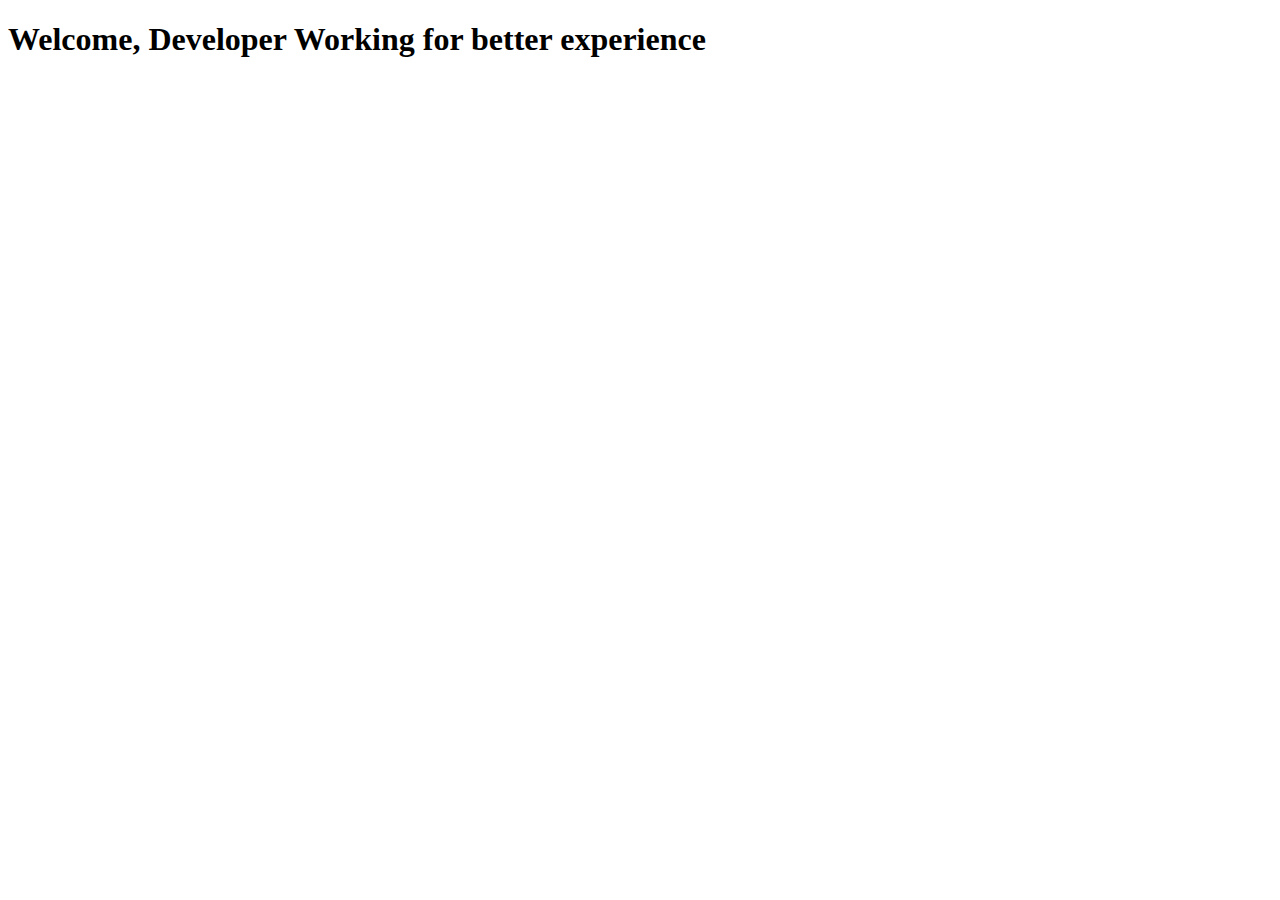
==== index.html @ 14b08bf4 "index" ====
<!DOCTYPE html>
<html lang="en">
<head>
    <meta charset="UTF-8">
    <meta http-equiv="X-UA-Compatible" content="IE=edge">
    <meta name="viewport" content="width=device-width, initial-scale=1.0">
    <title>Home</title>
    <link rel="shortcut icon" href="https://icons8.com/icon/2797/casa" type="image/x-icon">
</head>
<body>
    <h1>Welcome, Developer Working for better experience</h1>

</body>
</html>
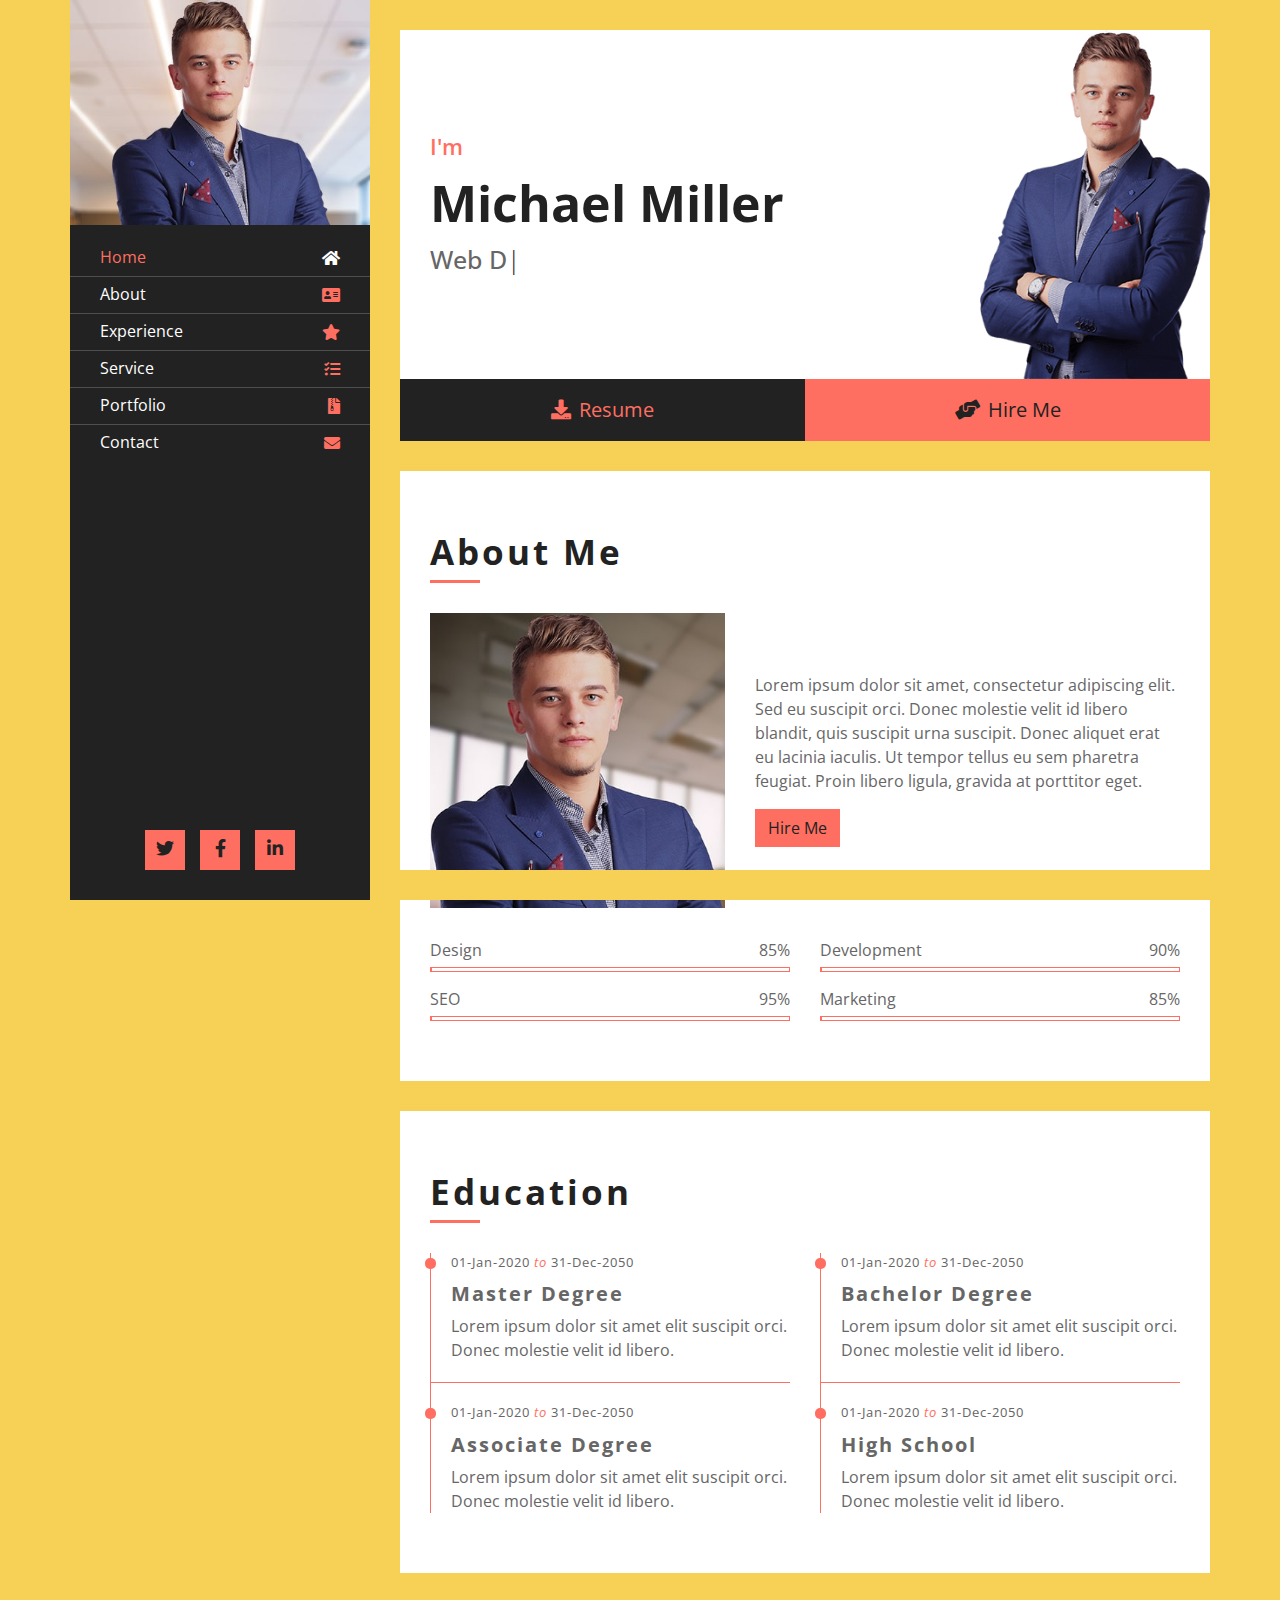
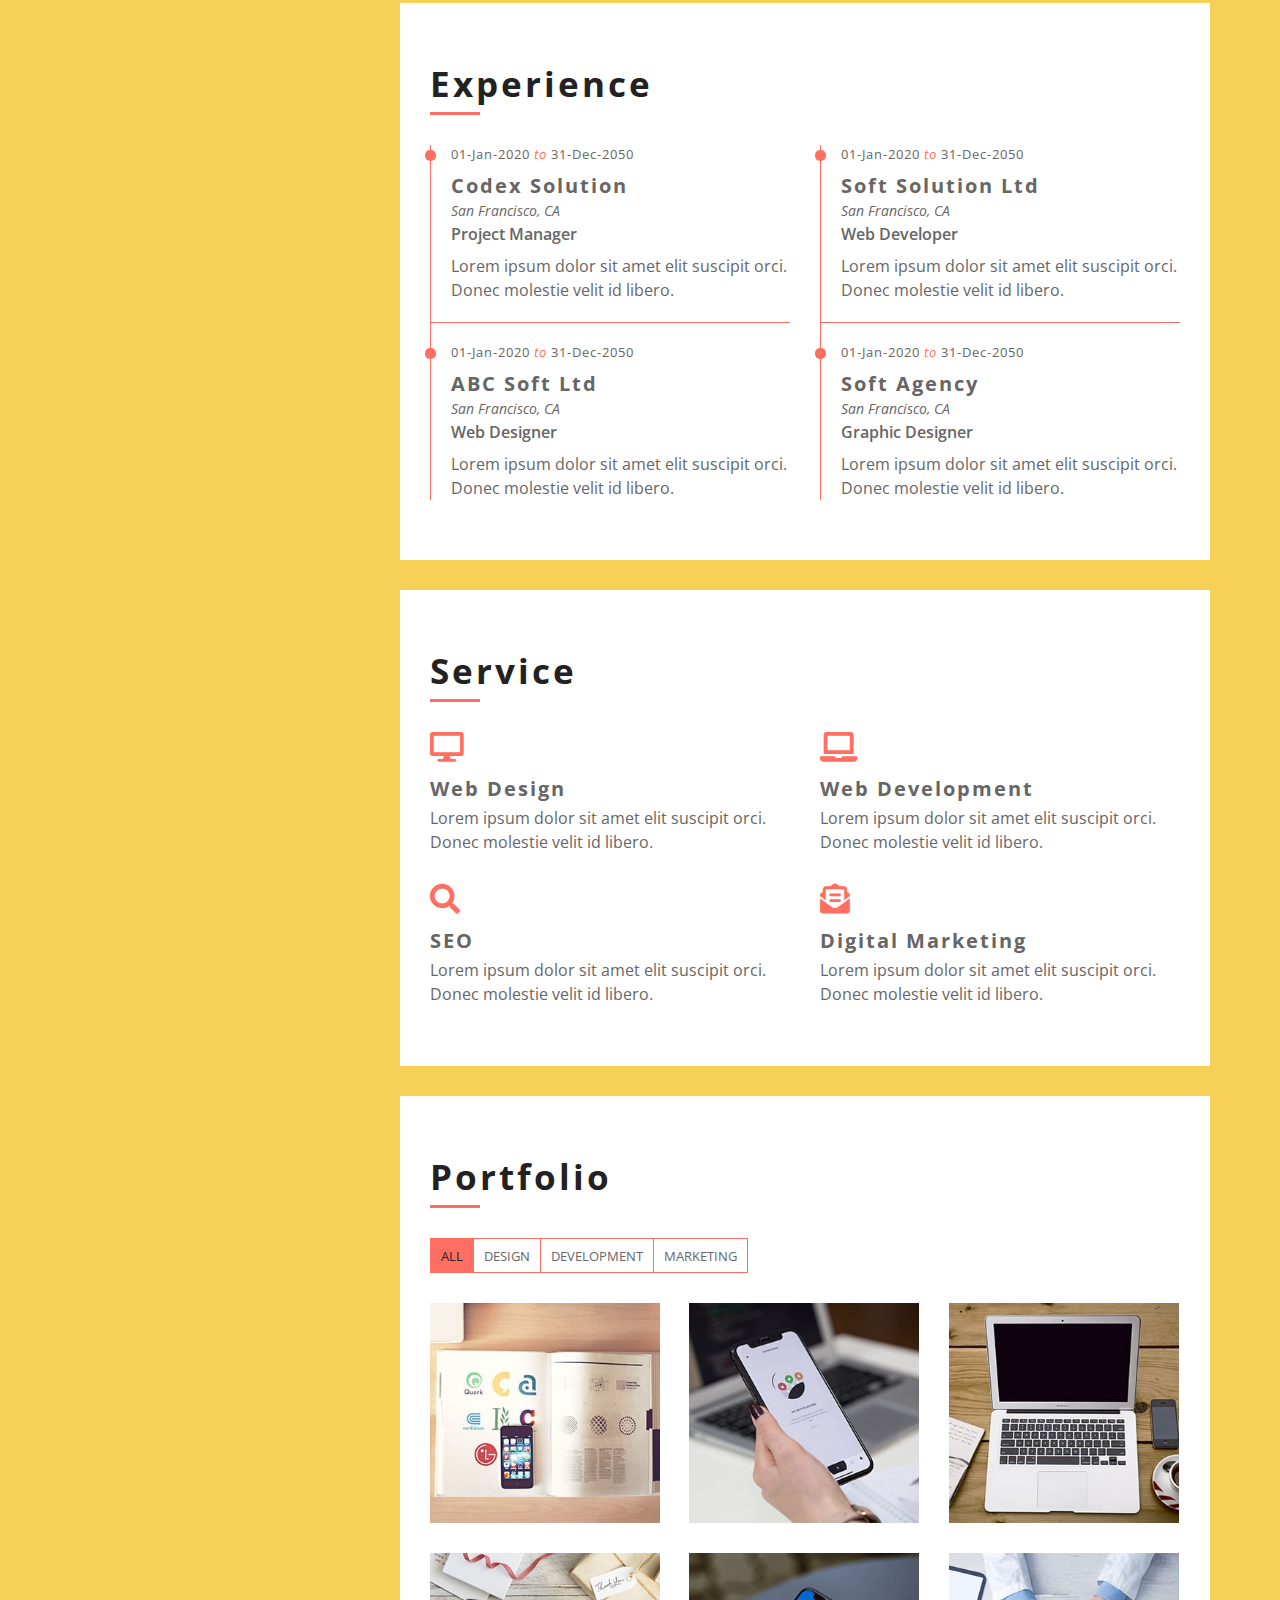
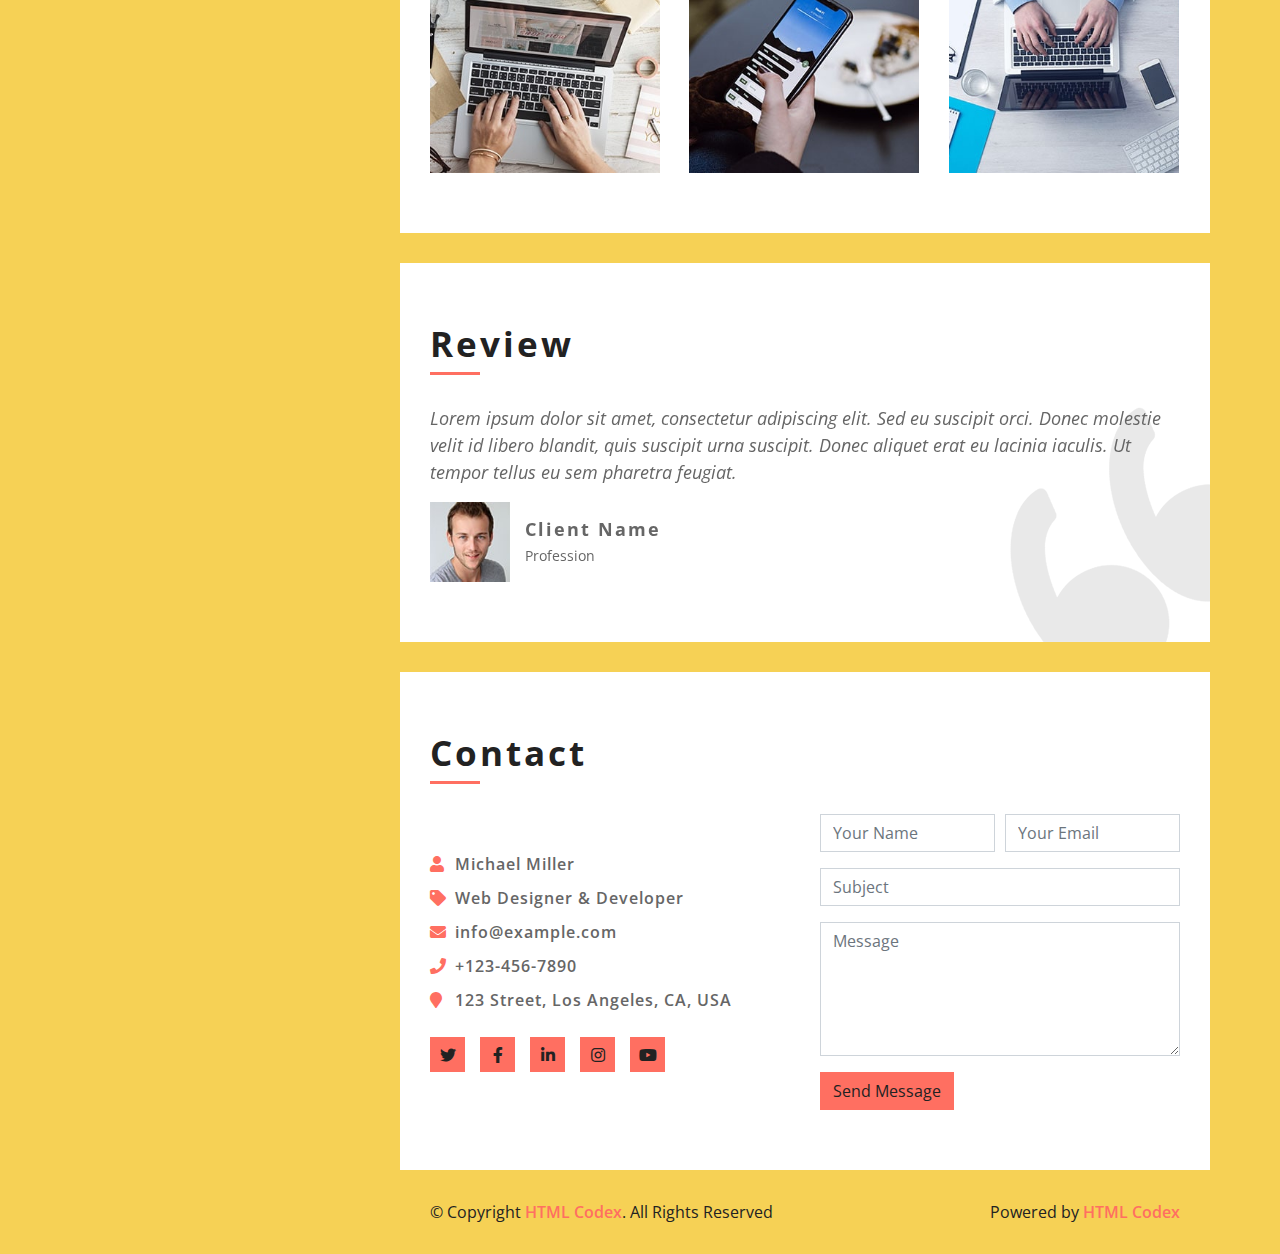
==== commit 8bc5d269: "page" ====
--- a/index.html
+++ b/index.html
@@ -1,14 +1,502 @@
 <!DOCTYPE html>
 <html lang="en">
-<head>
-    <meta charset="UTF-8">
-    <meta http-equiv="X-UA-Compatible" content="IE=edge">
-    <meta name="viewport" content="width=device-width, initial-scale=1.0">
-    <title>Home</title>
-    <link rel="shortcut icon" href="https://icons8.com/icon/2797/casa" type="image/x-icon">
-</head>
-<body>
-    <h1>Welcome, Developer Working for better experience</h1>
-
-</body>
-</html>+    <head>
+        <meta charset="utf-8">
+        <title>Resume Website Template Free Download</title>
+        <meta content="width=device-width, initial-scale=1.0" name="viewport">
+        <meta content="Resume Website Template Free Download" name="keywords">
+        <meta content="Resume Website Template Free Download" name="description">
+
+        <!-- Favicon -->
+        <link href="img/favicon.ico" rel="icon">
+
+        <!-- Google Fonts -->
+        <link href="https://fonts.googleapis.com/css2?family=Open+Sans:300;400;600;700;800&display=swap" rel="stylesheet">
+
+        <!-- CSS Libraries -->
+        <link href="https://stackpath.bootstrapcdn.com/bootstrap/4.4.1/css/bootstrap.min.css" rel="stylesheet">
+        <link href="https://cdnjs.cloudflare.com/ajax/libs/font-awesome/5.10.0/css/all.min.css" rel="stylesheet">
+        <link href="lib/slick/slick.css" rel="stylesheet">
+        <link href="lib/slick/slick-theme.css" rel="stylesheet">
+        <link href="lib/lightbox/css/lightbox.min.css" rel="stylesheet">
+
+        <!-- Template Stylesheet -->
+        <link href="css/style.css" rel="stylesheet">
+    </head>
+
+    <body data-spy="scroll" data-target=".navbar" data-offset="51">
+        <div class="wrapper">
+            <div class="sidebar">
+                <div class="sidebar-header">
+                    <img src="img/profile.jpg" alt="Image">
+                </div>
+                <div class="sidebar-content">
+                    <nav class="navbar navbar-expand-md bg-dark navbar-dark">
+                        <a href="#" class="navbar-brand">Navigation</a>
+                        <button type="button" class="navbar-toggler" data-toggle="collapse" data-target="#navbarCollapse">
+                            <span class="navbar-toggler-icon"></span>
+                        </button>
+                        <div class="collapse navbar-collapse" id="navbarCollapse">
+                            <ul class="nav navbar-nav">
+                                <li class="nav-item">
+                                    <a class="nav-link" href="#header">Home<i class="fa fa-home"></i></a>
+                                </li>
+                                <li class="nav-item">
+                                    <a class="nav-link" href="#about">About<i class="fa fa-address-card"></i></a>
+                                </li>
+                                <li class="nav-item">
+                                    <a class="nav-link" href="#experience">Experience<i class="fa fa-star"></i></a>
+                                </li>
+                                <li class="nav-item">
+                                    <a class="nav-link" href="#service">Service<i class="fa fa-tasks"></i></a>
+                                </li>
+                                <li class="nav-item">
+                                    <a class="nav-link" href="#portfolio">Portfolio<i class="fa fa-file-archive"></i></a>
+                                </li>
+                                <li class="nav-item">
+                                    <a class="nav-link" href="#contact">Contact<i class="fa fa-envelope"></i></a>
+                                </li>
+                            </ul>
+                        </div>
+                    </nav>
+                </div>
+                <div class="sidebar-footer">
+                    <a href="#"><i class="fab fa-twitter"></i></a>
+                    <a href="#"><i class="fab fa-facebook-f"></i></a>
+                    <a href="#"><i class="fab fa-linkedin-in"></i></a>
+                </div>
+            </div>
+            <div class="content">
+                <!-- Header Start -->
+                <div class="header" id="header">
+                    <div class="content-inner">
+                        <p>I'm</p>
+                        <h1>Michael Miller</h1>
+                        <h2></h2>
+                        <div class="typed-text">Web Designer, Web Developer, Front End Developer, Apps Developer, Graphic Designer</div>
+                    </div>
+                </div>
+                <!-- Header End -->
+                
+                <!-- Large Button Start -->
+                <div class="large-btn">
+                    <div class="content-inner">
+                        <a class="btn" href="#"><i class="fa fa-download"></i>Resume</a>
+                        <a class="btn" href="#"><i class="fa fa-hands-helping"></i>Hire Me</a>
+                    </div>
+                </div>
+                <!-- Large Button End -->
+                
+                <!-- About Start -->
+                <div class="about" id="about">
+                    <div class="content-inner">
+                        <div class="content-header">
+                            <h2>About Me</h2>
+                        </div>
+                        <div class="row align-items-center">
+                            <div class="col-md-6 col-lg-5">
+                                <img src="img/about.jpg" alt="Image">
+                            </div>
+                            <div class="col-md-6 col-lg-7">
+                                <p>
+                                    Lorem ipsum dolor sit amet, consectetur adipiscing elit. Sed eu suscipit orci. Donec molestie velit id libero blandit, quis suscipit urna suscipit. Donec aliquet erat eu lacinia iaculis. Ut tempor tellus eu sem pharetra feugiat. Proin libero ligula, gravida at porttitor eget.
+                                </p>
+                                <a class="btn" href="#">Hire Me</a>
+                            </div>
+                        </div>
+                        <div class="row">
+                            <div class="col-md-6">
+                                <div class="skills">
+                                    <div class="skill-name">
+                                        <p>Design</p><p>85%</p>
+                                    </div>
+                                    <div class="progress">
+                                        <div class="progress-bar" role="progressbar" aria-valuenow="85" aria-valuemin="0" aria-valuemax="100"></div>
+                                    </div>
+                                    <div class="skill-name">
+                                        <p>SEO</p><p>95%</p>
+                                    </div>
+                                    <div class="progress">
+                                        <div class="progress-bar" role="progressbar" aria-valuenow="95" aria-valuemin="0" aria-valuemax="100"></div>
+                                    </div>
+                                </div>
+                            </div>
+                            <div class="col-md-6">
+                                <div class="skills">
+                                    <div class="skill-name">
+                                        <p>Development</p><p>90%</p>
+                                    </div>
+                                    <div class="progress">
+                                        <div class="progress-bar" role="progressbar" aria-valuenow="90" aria-valuemin="0" aria-valuemax="100"></div>
+                                    </div>
+                                    <div class="skill-name">
+                                        <p>Marketing</p><p>85%</p>
+                                    </div>
+                                    <div class="progress">
+                                        <div class="progress-bar" role="progressbar" aria-valuenow="85" aria-valuemin="0" aria-valuemax="100"></div>
+                                    </div>
+                                </div>
+                            </div>
+                        </div>
+                    </div>
+                </div>
+                <!-- About End -->
+                
+                <!-- Education Start -->
+                <div class="education" id="education">
+                    <div class="content-inner">
+                        <div class="content-header">
+                            <h2>Education</h2>
+                        </div>
+                        <div class="row align-items-center">
+                            <div class="col-md-6">
+                                <div class="edu-col">
+                                    <span>01-Jan-2020 <i>to</i> 31-Dec-2050</span>
+                                    <h3>Master Degree</h3>
+                                    <p>Lorem ipsum dolor sit amet elit suscipit orci. Donec molestie velit id libero.</p>
+                                </div>
+                            </div>
+                            <div class="col-md-6">
+                                <div class="edu-col">
+                                    <span>01-Jan-2020 <i>to</i> 31-Dec-2050</span>
+                                    <h3>Bachelor Degree</h3>
+                                    <p>Lorem ipsum dolor sit amet elit suscipit orci. Donec molestie velit id libero.</p>
+                                </div>
+                            </div>
+                            <div class="col-md-6">
+                                <div class="edu-col">
+                                    <span>01-Jan-2020 <i>to</i> 31-Dec-2050</span>
+                                    <h3>Associate Degree</h3>
+                                    <p>Lorem ipsum dolor sit amet elit suscipit orci. Donec molestie velit id libero.</p>
+                                </div>
+                            </div>
+                            <div class="col-md-6">
+                                <div class="edu-col">
+                                    <span>01-Jan-2020 <i>to</i> 31-Dec-2050</span>
+                                    <h3>High School</h3>
+                                    <p>Lorem ipsum dolor sit amet elit suscipit orci. Donec molestie velit id libero.</p>
+                                </div>
+                            </div>
+                        </div>
+                    </div>
+                </div>
+                <!-- Education Start -->
+                
+                <!-- Experience Start -->
+                <div class="experience" id="experience">
+                    <div class="content-inner">
+                        <div class="content-header">
+                            <h2>Experience</h2>
+                        </div>
+                        <div class="row align-items-center">
+                            <div class="col-md-6">
+                                <div class="exp-col">
+                                    <span>01-Jan-2020 <i>to</i> 31-Dec-2050</span>
+                                    <h3>Codex Solution</h3>
+                                    <h4>San Francisco, CA</h4>
+                                    <h5>Project Manager</h5>
+                                    <p>Lorem ipsum dolor sit amet elit suscipit orci. Donec molestie velit id libero.</p>
+                                </div>
+                            </div>
+                            <div class="col-md-6">
+                                <div class="exp-col">
+                                    <span>01-Jan-2020 <i>to</i> 31-Dec-2050</span>
+                                    <h3>Soft Solution Ltd</h3>
+                                    <h4>San Francisco, CA</h4>
+                                    <h5>Web Developer</h5>
+                                    <p>Lorem ipsum dolor sit amet elit suscipit orci. Donec molestie velit id libero.</p>
+                                </div>
+                            </div>
+                            <div class="col-md-6">
+                                <div class="exp-col">
+                                    <span>01-Jan-2020 <i>to</i> 31-Dec-2050</span>
+                                    <h3>ABC Soft Ltd</h3>
+                                    <h4>San Francisco, CA</h4>
+                                    <h5>Web Designer</h5>
+                                    <p>Lorem ipsum dolor sit amet elit suscipit orci. Donec molestie velit id libero.</p>
+                                </div>
+                            </div>
+                            <div class="col-md-6">
+                                <div class="exp-col">
+                                    <span>01-Jan-2020 <i>to</i> 31-Dec-2050</span>
+                                    <h3>Soft Agency</h3>
+                                    <h4>San Francisco, CA</h4>
+                                    <h5>Graphic Designer</h5>
+                                    <p>Lorem ipsum dolor sit amet elit suscipit orci. Donec molestie velit id libero.</p>
+                                </div>
+                            </div>
+                        </div>
+                    </div>
+                </div>
+                <!-- Experience Start -->
+                
+                <!-- Service Start -->
+                <div class="service" id="service">
+                    <div class="content-inner">
+                        <div class="content-header">
+                            <h2>Service</h2>
+                        </div>
+                        <div class="row align-items-center">
+                            <div class="col-md-6">
+                                <div class="srv-col">
+                                    <i class="fa fa-desktop"></i>
+                                    <h3>Web Design</h3>
+                                    <p>Lorem ipsum dolor sit amet elit suscipit orci. Donec molestie velit id libero.</p>
+                                </div>
+                            </div>
+                            <div class="col-md-6">
+                                <div class="srv-col">
+                                    <i class="fa fa-laptop"></i>
+                                    <h3>Web Development</h3>
+                                    <p>Lorem ipsum dolor sit amet elit suscipit orci. Donec molestie velit id libero.</p>
+                                </div>
+                            </div>
+                            <div class="col-md-6">
+                                <div class="srv-col">
+                                    <i class="fa fa-search"></i>
+                                    <h3>SEO</h3>
+                                    <p>Lorem ipsum dolor sit amet elit suscipit orci. Donec molestie velit id libero.</p>
+                                </div>
+                            </div>
+                            <div class="col-md-6">
+                                <div class="srv-col">
+                                    <i class="fa fa-envelope-open-text"></i>
+                                    <h3>Digital Marketing</h3>
+                                    <p>Lorem ipsum dolor sit amet elit suscipit orci. Donec molestie velit id libero.</p>
+                                </div>
+                            </div>
+                        </div>
+                    </div>
+                </div>
+                <!-- Service Start -->
+                
+                <!-- Portfolio Start -->
+                <div class="portfolio" id="portfolio">
+                    <div class="content-inner">
+                        <div class="content-header">
+                            <h2>Portfolio</h2>
+                        </div>
+                        <div class="row">
+                            <div class="col-lg-12">
+                                <ul id="portfolio-flters">
+                                    <li data-filter="*" class="filter-active">All</li>
+                                    <li data-filter=".web-des">Design</li>
+                                    <li data-filter=".web-dev">Development</li>
+                                    <li data-filter=".dig-mar">Marketing</li>
+                                </ul>
+                            </div>
+                        </div>
+                        <div class="row portfolio-container">
+                            <div class="col-lg-4 col-md-6 portfolio-item web-des">
+                                <div class="portfolio-wrap">
+                                    <figure>
+                                        <img src="img/portfolio-1.jpg" class="img-fluid" alt="">
+                                        <a href="img/portfolio-1.jpg" data-lightbox="portfolio" data-title="Project Name" class="link-preview" title="Preview"><i class="fa fa-eye"></i></a>
+                                        <a href="#" class="link-details" title="More Details"><i class="fa fa-link"></i></a>
+                                        <a class="portfolio-title" href="#">Project Name <span>Web Design</span></a>
+                                    </figure>
+                                </div>
+                            </div>
+
+                            <div class="col-lg-4 col-md-6 portfolio-item web-des">
+                                <div class="portfolio-wrap">
+                                    <figure>
+                                        <img src="img/portfolio-2.jpg" class="img-fluid" alt="">
+                                        <a href="img/portfolio-2.jpg" class="link-preview" data-lightbox="portfolio" data-title="Project Name" title="Preview"><i class="fa fa-eye"></i></a>
+                                        <a href="#" class="link-details" title="More Details"><i class="fa fa-link"></i></a>
+                                        <a class="portfolio-title" href="#">Project Name <span>Web Design</span></a>
+                                    </figure>
+                                </div>
+                            </div>
+
+                            <div class="col-lg-4 col-md-6 portfolio-item web-dev">
+                                <div class="portfolio-wrap">
+                                    <figure>
+                                        <img src="img/portfolio-3.jpg" class="img-fluid" alt="">
+                                        <a href="img/portfolio-3.jpg" class="link-preview" data-lightbox="portfolio" data-title="Project Name" title="Preview"><i class="fa fa-eye"></i></a>
+                                        <a href="#" class="link-details" title="More Details"><i class="fa fa-link"></i></a>
+                                        <a class="portfolio-title" href="#">Project Name <span>Web Development</span></a>
+                                    </figure>
+                                </div>
+                            </div>
+
+                            <div class="col-lg-4 col-md-6 portfolio-item web-dev">
+                                <div class="portfolio-wrap">
+                                    <figure>
+                                        <img src="img/portfolio-4.jpg" class="img-fluid" alt="">
+                                        <a href="img/portfolio-4.jpg" class="link-preview" data-lightbox="portfolio" data-title="Project Name" title="Preview"><i class="fa fa-eye"></i></a>
+                                        <a href="#" class="link-details" title="More Details"><i class="fa fa-link"></i></a>
+                                        <a class="portfolio-title" href="#">Project Name <span>Web Development</span></a>
+                                    </figure>
+                                </div>
+                            </div>
+
+                            <div class="col-lg-4 col-md-6 portfolio-item dig-mar">
+                                <div class="portfolio-wrap">
+                                    <figure>
+                                        <img src="img/portfolio-5.jpg" class="img-fluid" alt="">
+                                        <a href="img/portfolio-5.jpg" class="link-preview" data-lightbox="portfolio" data-title="Project Name" title="Preview"><i class="fa fa-eye"></i></a>
+                                        <a href="#" class="link-details" title="More Details"><i class="fa fa-link"></i></a>
+                                        <a class="portfolio-title" href="#">Project Name <span>Digital Marketing</span></a>
+                                    </figure>
+                                </div>
+                            </div>
+
+                            <div class="col-lg-4 col-md-6 portfolio-item dig-mar">
+                                <div class="portfolio-wrap">
+                                    <figure>
+                                        <img src="img/portfolio-6.jpg" class="img-fluid" alt="">
+                                        <a href="img/portfolio-6.jpg" class="link-preview" data-lightbox="portfolio" data-title="Project Name" title="Preview"><i class="fa fa-eye"></i></a>
+                                        <a href="#" class="link-details" title="More Details"><i class="fa fa-link"></i></a>
+                                        <a class="portfolio-title" href="#">Project Name <span>Digital Marketing</span></a>
+                                    </figure>
+                                </div>
+                            </div>
+                        </div>
+                    </div>
+                </div>
+                <!-- Portfolio Start -->
+                
+                <!-- Review Start -->
+                <div class="review" id="review">
+                    <div class="content-inner">
+                        <div class="content-header">
+                            <h2>Review</h2>
+                        </div>
+                        <div class="row align-items-center review-slider">
+                            <div class="col-md-12">
+                                <div class="review-slider-item">
+                                    <div class="review-text">
+                                        <p>
+                                            Lorem ipsum dolor sit amet, consectetur adipiscing elit. Sed eu suscipit orci. Donec molestie velit id libero blandit, quis suscipit urna suscipit. Donec aliquet erat eu lacinia iaculis. Ut tempor tellus eu sem pharetra feugiat.
+                                        </p>
+                                    </div>
+                                    <div class="review-img">
+                                        <img src="img/review-1.jpg" alt="Image">
+                                        <div class="review-name">
+                                            <h3>Client Name</h3>
+                                            <p>Profession</p>
+                                        </div>
+                                    </div>
+                                </div>
+                            </div>
+                            <div class="col-md-12">
+                                <div class="review-slider-item">
+                                    <div class="review-text">
+                                        <p>
+                                            Lorem ipsum dolor sit amet, consectetur adipiscing elit. Sed eu suscipit orci. Donec molestie velit id libero blandit, quis suscipit urna suscipit. Donec aliquet erat eu lacinia iaculis. Ut tempor tellus eu sem pharetra feugiat.
+                                        </p>
+                                    </div>
+                                    <div class="review-img">
+                                        <img src="img/review-2.jpg" alt="Image">
+                                        <div class="review-name">
+                                            <h3>Client Name</h3>
+                                            <p>Profession</p>
+                                        </div>
+                                    </div>
+                                </div>
+                            </div>
+                            <div class="col-md-12">
+                                <div class="review-slider-item">
+                                    <div class="review-text">
+                                        <p>
+                                            Lorem ipsum dolor sit amet, consectetur adipiscing elit. Sed eu suscipit orci. Donec molestie velit id libero blandit, quis suscipit urna suscipit. Donec aliquet erat eu lacinia iaculis. Ut tempor tellus eu sem pharetra feugiat.
+                                        </p>
+                                    </div>
+                                    <div class="review-img">
+                                        <img src="img/review-3.jpg" alt="Image">
+                                        <div class="review-name">
+                                            <h3>Client Name</h3>
+                                            <p>Profession</p>
+                                        </div>
+                                    </div>
+                                </div>
+                            </div>
+                        </div>
+                    </div>
+                </div>
+                <!-- Review End -->
+                
+                <!-- Contact Start -->
+                <div class="contact" id="contact">
+                    <div class="content-inner">
+                        <div class="content-header">
+                            <h2>Contact</h2>
+                        </div>
+                        <div class="row align-items-center">
+                            <div class="col-md-6">
+                                <div class="contact-info">
+                                    <p><i class="fa fa-user"></i>Michael Miller</p>
+                                    <p><i class="fa fa-tag"></i>Web Designer & Developer</p>
+                                    <p><i class="fa fa-envelope"></i><a href="mailto:info@example.com">info@example.com</a></p>
+                                    <p><i class="fa fa-phone"></i><a href="tel:+1234567890">+123-456-7890</a></p>
+                                    <p><i class="fa fa-map-marker"></i>123 Street, Los Angeles, CA, USA</p>
+                                    <div class="social">
+                                        <a class="btn" href=""><i class="fab fa-twitter"></i></a>
+                                        <a class="btn" href=""><i class="fab fa-facebook-f"></i></a>
+                                        <a class="btn" href=""><i class="fab fa-linkedin-in"></i></a>
+                                        <a class="btn" href=""><i class="fab fa-instagram"></i></a>
+                                        <a class="btn" href=""><i class="fab fa-youtube"></i></a>
+                                    </div>
+                                </div>
+                            </div>
+                            <div class="col-md-6">
+                                <div class="form">
+                                    <form>
+                                        <div class="form-row">
+                                            <div class="form-group col-md-6">
+                                                <input type="text" class="form-control" placeholder="Your Name" />
+                                            </div>
+                                            <div class="form-group col-md-6">
+                                                <input type="email" class="form-control" placeholder="Your Email" />
+                                            </div>
+                                        </div>
+                                        <div class="form-group">
+                                            <input type="text" class="form-control" placeholder="Subject" />
+                                        </div>
+                                        <div class="form-group">
+                                            <textarea class="form-control" rows="5" placeholder="Message"></textarea>
+                                        </div>
+                                        <div><button class="btn" type="submit">Send Message</button></div>
+                                    </form>
+                                </div>
+                            </div>
+                        </div>
+                    </div>
+                </div>
+                <!-- Contact End -->
+                
+                <!-- Footer Start -->
+                <div class="footer">
+                    <div class="content-inner">
+                        <div class="row align-items-center">
+                            <div class="col-md-6">
+                                <p>&copy; Copyright <a href="https://htmlcodex.com">HTML Codex</a>. All Rights Reserved</p>
+                            </div>
+                            <div class="col-md-6">
+                                <p>Powered by <a href="https://htmlcodex.com">HTML Codex</a></p>
+                            </div>
+                        </div>
+                    </div>
+                </div>
+                <!-- Footer Start -->
+            </div>
+        </div>
+        
+        <!-- Back to Top -->
+        <a href="#" class="back-to-top"><i class="fa fa-angle-double-up"></i></a>
+        
+        <!-- JavaScript Libraries -->
+        <script src="https://code.jquery.com/jquery-3.4.1.min.js"></script>
+        <script src="https://stackpath.bootstrapcdn.com/bootstrap/4.4.1/js/bootstrap.bundle.min.js"></script>
+        <script src="lib/easing/easing.min.js"></script>
+        <script src="lib/slick/slick.min.js"></script>
+        <script src="lib/typed/typed.min.js"></script>
+        <script src="lib/waypoints/waypoints.min.js"></script>
+        <script src="lib/isotope/isotope.pkgd.min.js"></script>
+        <script src="lib/lightbox/js/lightbox.min.js"></script>
+        
+        <!-- Template Javascript -->
+        <script src="js/main.js"></script>
+    </body>
+</html>
--- a/css/style.css
+++ b/css/style.css
@@ -0,0 +1,1104 @@
+/**********************************/
+/********** General CSS ***********/
+/**********************************/
+body {
+    color: #666666;
+    background: #F6D155;
+    font-family: 'Open Sans', sans-serif;
+}
+
+a {
+    color: #222222;
+    transition: all .3s;
+}
+
+a:hover,
+a:active,
+a:focus {
+    color: #FF6F61;
+    outline: none;
+    text-decoration: none;
+}
+
+.btn:focus {
+    box-shadow: none;
+}
+
+
+/**********************************/
+/****** Layout with Sidebar *******/
+/**********************************/
+.wrapper {
+    position: relative;
+    margin: 0 auto;
+    width: 100%;
+    max-width: 1140px;
+}
+
+.wrapper .sidebar {
+    position: relative;
+    width: 100%;
+    float: left;
+    background: #222222;
+}
+
+.wrapper .content {
+    position: relative;
+    width: 100%;
+    padding: 15px;
+    float: left;
+    background: #F6D155;
+}
+
+.wrapper .sidebar-header,
+.wrapper .sidebar-footer {
+    display: none;
+}
+
+.navbar {
+    padding: 15px;
+    background: #222222 !important;
+}
+
+.navbar-expand-md .navbar-nav .nav-item {
+    width: 100%;
+    border-top: 1px solid rgba(255, 255, 255, .2);
+}
+
+.navbar-expand-md .navbar-nav .nav-item:first-child{
+    border-top: none;
+}
+
+.navbar-expand-md .navbar-nav .nav-link {
+    color: #ffffff;
+    padding: 5px 15px 7px 15px;
+    transition: all .3s;
+}
+
+.navbar-expand-md .navbar-nav .nav-link i {
+    color: #FF6F61;
+    float: right;
+    padding-top: 5px;
+    transition: all .3s;
+}
+
+.navbar-expand-md .navbar-nav .nav-link:hover,
+.navbar-expand-md .navbar-nav .nav-link.active {
+    color: #FF6F61;
+}
+
+.navbar-expand-md .navbar-nav .nav-link:hover i,
+.navbar-expand-md .navbar-nav .nav-link.active i{
+    color: #ffffff;
+}
+
+
+.wrapper .sidebar,
+.wrapper .content {
+    -webkit-transition: margin 200ms ease-out;
+    -moz-transition: margin 200ms ease-out;
+    -o-transition: margin 200ms ease-out;
+    transition: margin 200ms ease-out;
+}
+
+@media (min-width: 768px) {
+    .wrapper .content {
+        padding: 30px 0px 30px 30px;
+    }
+    
+    .wrapper .content::before,
+    .wrapper .content::after {
+        position: fixed;
+        content: "";
+        width: 100%;
+        height: 30px;
+        background: #F6D155;
+        z-index: 1;
+    }
+    
+    .wrapper .content::before {
+        top: 0;
+    }
+    
+    .wrapper .content::after {
+        bottom: 0;
+    }
+    
+    .wrapper .sidebar {
+        position: fixed;
+        width: 300px;
+        height: 100%;
+        margin-left: -250px;
+        float: left;
+        overflow: auto;
+        scrollbar-width: thin;
+        scrollbar-color: gray;
+        z-index: 2;
+    }
+
+    .wrapper .sidebar:hover {
+        margin-left: 0px;
+    }
+    
+    .wrapper .content {
+        position: relative;
+        width: calc(100% - 50px);
+        margin-left: 50px;
+        float: right;
+    }
+    
+    .wrapper .sidebar:hover  .sidebar-header {
+        position: relative;
+        display: block;
+        width: 100%;
+    }
+
+    .wrapper .sidebar .sidebar-header img {
+        width: 100%;
+        height: auto;
+    }
+    
+    .navbar-brand {
+        display: none;
+    }
+    
+    .navbar {
+        padding: 15px 0;
+        flex-direction: column;
+    }
+    
+    .wrapper .sidebar:hover .navbar-expand-md .navbar-nav .nav-link {
+        padding: 5px 30px 7px 30px;
+    }
+    
+    .wrapper .sidebar::-webkit-scrollbar {
+        width: 7px;
+    }
+
+    .wrapper .sidebar::-webkit-scrollbar-track {
+        -webkit-box-shadow: inset 0 0 6px rgba(0,0,0,0.1);
+    }
+
+    .wrapper .sidebar::-webkit-scrollbar-thumb {
+        background-color: darkgrey;
+        outline: 1px solid slategrey;
+        border-radius: 7px
+    }
+    
+    .navbar-brand {
+        display: none;
+    }
+    
+    .sidebar .sidebar-footer {
+        width: 300px;
+        position: fixed;
+        bottom: 0;
+        padding: 15px;
+        font-size: 0;
+        text-align: center;
+        background: #222222;
+    }
+    
+    .sidebar .sidebar-footer a {
+        display: inline-block;
+        width: 40px;
+        height: 40px;
+        padding: 5px 0;
+        margin: 0 15px 15px 0;
+        text-align: center;
+        font-size: 18px;
+        color: #222222;
+        background: #FF6F61;
+    }
+    
+    .sidebar .sidebar-footer a:last-child {
+        margin-right: 0;
+    }
+    
+    .sidebar .sidebar-footer a:hover {
+        color: #FF6F61;
+        background: #ffffff;
+    }
+    
+    .sidebar:hover .sidebar-footer {
+        display: block;
+    }
+}
+
+@media (min-width: 992px) {
+    .wrapper .sidebar {
+        margin: 0;
+    }
+
+    .wrapper .content {
+        width: calc(100% - 300px);
+        margin-left: 300px;
+    }
+
+    .sidebar .sidebar-header {
+        position: relative;
+        display: block;
+        width: 100%;
+    }
+    
+    .navbar-expand-md .navbar-nav .nav-link {
+        padding: 5px 30px 7px 30px;
+    }
+    
+    .sidebar .sidebar-footer {
+        display: block;
+    }
+}
+
+@media (max-width: 1140px) {
+    .wrapper .content {
+        padding: 30px;
+    }
+}
+
+@media (max-width: 576px) {
+    .wrapper .content {
+        padding: 15px;
+    }
+}
+
+
+/**********************************/
+/******** Back to Top CSS *********/
+/**********************************/
+.back-to-top {
+    position: fixed;
+    display: none;
+    width: 30px;
+    height: 30px;
+    text-align: center;
+    line-height: 1;
+    font-size: 30px;
+    right: 30px;
+    bottom: 30px;
+    transition: background 0.5s;
+    z-index: 11;
+}
+
+.back-to-top i {
+    color: #222222;
+}
+
+.back-to-top i:hover {
+    color: #FF6F61;
+}
+
+.back-to-top {
+    -webkit-animation: action 1s infinite  alternate;
+    animation: action 1s infinite  alternate;
+}
+
+@-webkit-keyframes action {
+    0% { transform: translateY(0); }
+    100% { transform: translateY(-15px); }
+}
+
+@keyframes action {
+    0% { transform: translateY(0); }
+    100% { transform: translateY(-15px); }
+}
+
+
+/**********************************/
+/*********** Header CSS ***********/
+/**********************************/
+.header {
+    position: relative;
+    background: #ffffff;
+}
+
+.header .content-inner {
+    padding: 100px 30px;
+    background: url(../img/profile.png) right bottom no-repeat;
+    background-size: contain;
+}
+
+.header p {
+    color: #FF6F61;
+    font-size: 22px;
+    font-weight: 600;
+    margin-bottom: 10px;
+}
+
+.header h1 {
+    color: #222222;
+    font-size: 50px;
+    font-weight: 700;
+}
+
+.header h2 {
+    display: inline-block;
+    margin: 0;
+    height: 25px;
+    font-size: 25px;
+}
+
+.header .typed-text {
+    display: none;
+}
+
+.header .typed-cursor {
+    font-size: 25px;
+    font-weight: 300;
+    color: #222222;
+}
+
+.large-btn .content-inner {
+    font-size: 0;
+    border-bottom: 30px solid #F6D155;
+}
+
+.large-btn .btn {
+    position: relative;
+    width: 50%;
+    padding: 15px 0;
+    color: #FF6F61;
+    font-size: 20px;
+    background: #222222;
+    border-radius: 0;
+}
+
+.large-btn .btn:last-child {
+    color: #222222;
+    background: #FF6F61;
+}
+
+.large-btn .btn i {
+    margin-right: 8px;
+}
+
+.large-btn .btn::after {
+    position: absolute;
+    content: "";
+    width: 0;
+    height: 100%;
+    top: 0;
+    left: 0;
+    transition: all .3s;
+}
+
+.large-btn .btn:hover::after {
+    width: 100%;
+    background: rgba(255, 255, 255, .1);
+}
+
+
+/**********************************/
+/******* Content Header CSS *******/
+/**********************************/
+.content-header {
+    position: relative;
+    width: 100%;
+    margin-bottom: 30px;
+    padding-bottom: 10px;
+}
+
+.content-header h2 {
+    color: #222222;
+    font-size: 35px;
+    font-weight: 700;
+    letter-spacing: 3px;
+    margin: 0;
+}
+
+.content-header::after {
+    content: '';
+    position: absolute;
+    display: block;
+    width: 50px;
+    height: 3px;
+    bottom: 0;
+    left: 0;
+    background: #FF6F61;
+}
+
+
+/**********************************/
+/*********** About CSS ************/
+/**********************************/
+.about {
+    position: relative;
+    padding: 60px 30px;
+    background: #ffffff;
+    border-bottom: 30px solid #F6D155;
+}
+
+
+.about img {
+    width: 100%;
+    height: auto;
+}
+
+@media(max-width: 767.98px) {
+    .about img {
+        margin-bottom: 15px;
+    }
+}
+
+.about .btn {
+    border-radius: 0;
+    color: #222222;
+    background: #FF6F61;
+    transition: all .3s;
+}
+
+.about .btn:hover {
+    color: #FF6F61;
+    background: #222222;
+}
+
+.about .skills {
+    padding-top: 15px;
+}
+
+.about .skill-name {
+    margin-top: 15px;
+}
+
+.about .skill-name p {
+    display: inline-block;
+    margin-bottom: 5px;
+    font-size: 16px;
+    font-weight: 400;
+}
+
+.about .skill-name p:last-child {
+    float: right;
+}
+
+.about .progress {
+    height: 5px;
+    border: 1px solid #FF6F61;
+    border-radius: 0;
+    background: #ffffff;
+}
+
+.about .progress .progress-bar {
+    width: 1px;
+    background: #FF6F61;
+    border-radius: 0;
+    transition: 1s;
+}
+
+
+/**********************************/
+/********* Education CSS **********/
+/**********************************/
+.education {
+    position: relative;
+    padding: 60px 30px;
+    background: #ffffff;
+    border-bottom: 30px solid #F6D155;
+}
+
+.education .edu-col {
+    position: relative;
+    width: 100%;
+    padding: 20px 0 20px 20px;
+    border-left: 1px solid #FF6F61;
+    border-bottom: 1px solid #FF6F61;
+}
+
+.education .col-md-6:first-child .edu-col {
+    padding-top: 0;
+}
+
+.education .col-md-6:last-child .edu-col {
+    border-bottom: none;
+    padding-bottom: 0;
+}
+
+@media (min-width: 768px) {
+    .education .col-md-6:nth-child(-n+2) .edu-col {
+        padding-top: 0;
+    }
+
+    .education .col-md-6:last-child .edu-col,
+    .education .col-md-6:nth-last-child(2) .edu-col {
+        border-bottom: none;
+        padding-bottom: 0;
+    }
+}
+
+.education .edu-col span {
+    position: relative;
+    display: block;
+    font-size: 13px;
+    letter-spacing: 1px;
+    margin-bottom: 10px;
+}
+
+.education .edu-col span::before {
+    position: absolute;
+    content: "";
+    width: 11px;
+    height: 11px;
+    background: #FF6F61;
+    top: 5px;
+    left: -26px;
+    border-radius: 5px;
+}
+
+.education .edu-col span i {
+    color: #FF6F61;
+}
+
+.education .edu-col h3 {
+    font-size: 20px;
+    font-weight: 700;
+    letter-spacing: 2px;
+}
+
+.education .edu-col p {
+    margin: 0;
+}
+
+
+/**********************************/
+/********* Experience CSS *********/
+/**********************************/
+.experience {
+    position: relative;
+    padding: 60px 30px;
+    background: #ffffff;
+    border-bottom: 30px solid #F6D155;
+}
+
+.experience .exp-col {
+    position: relative;
+    width: 100%;
+    padding: 20px 0 20px 20px;
+    border-left: 1px solid #FF6F61;
+    border-bottom: 1px solid #FF6F61;
+}
+
+.experience .col-md-6:first-child .exp-col {
+    padding-top: 0;
+}
+
+.experience .col-md-6:last-child .exp-col {
+    border-bottom: none;
+    padding-bottom: 0;
+}
+
+@media (min-width: 768px) {
+    .experience .col-md-6:nth-child(-n+2) .exp-col {
+        padding-top: 0;
+    }
+
+    .experience .col-md-6:last-child .exp-col,
+    .experience .col-md-6:nth-last-child(2) .exp-col {
+        border-bottom: none;
+        padding-bottom: 0;
+    }
+}
+
+.experience .exp-col span {
+    position: relative;
+    display: block;
+    font-size: 13px;
+    letter-spacing: 1px;
+    margin-bottom: 10px;
+}
+
+.experience .exp-col span::before {
+    position: absolute;
+    content: "";
+    width: 11px;
+    height: 11px;
+    background: #FF6F61;
+    top: 5px;
+    left: -26px;
+    border-radius: 5px;
+}
+
+.experience .exp-col span i {
+    color: #FF6F61;
+}
+
+.experience .exp-col h3 {
+    font-size: 20px;
+    font-weight: 700;
+    letter-spacing: 2px;
+    margin-bottom: 5px;
+}
+
+.experience .exp-col h4 {
+    font-size: 14px;
+    font-weight: 400;
+    font-style: italic;
+    margin-bottom: 5px;
+}
+
+.experience .exp-col h5 {
+    font-size: 16px;
+    font-weight: 600;
+    margin-bottom: 10px;
+}
+
+.experience .exp-col p {
+    margin: 0;
+}
+
+
+/**********************************/
+/*********** Service CSS **********/
+/**********************************/
+.service {
+    position: relative;
+    padding: 60px 30px 30px 30px;
+    background: #ffffff;
+    border-bottom: 30px solid #F6D155;
+}
+
+.service .srv-col {
+    position: relative;
+    width: 100%;
+    margin-bottom: 30px;
+}
+
+.service .srv-col i {
+    font-size: 30px;
+    color: #FF6F61;
+    margin-bottom: 15px;
+}
+
+.service .srv-col h3 {
+    font-size: 20px;
+    font-weight: 700;
+    letter-spacing: 2px;
+    margin-bottom: 5px;
+}
+
+.experience .exp-col h4 {
+    font-size: 14px;
+    font-weight: 400;
+    font-style: italic;
+    margin-bottom: 5px;
+}
+
+.experience .exp-col h5 {
+    font-size: 16px;
+    font-weight: 600;
+    margin-bottom: 10px;
+}
+
+.experience .exp-col p {
+    margin: 0;
+}
+
+
+/**********************************/
+/********** Portfolio CSS *********/
+/**********************************/
+.portfolio {
+    position: relative;
+    padding: 60px 30px 30px 30px;
+    background: #ffffff;
+    border-bottom: 30px solid #F6D155;
+}
+
+.portfolio #portfolio-flters {
+    padding: 0;
+    margin: -15px 0 30px 0;
+    list-style: none;
+    font-size: 0;
+}
+
+.portfolio #portfolio-flters li {
+    cursor: pointer;
+    margin: 15px -1px 0 0;
+    display: inline-block;
+    height: 35px;
+    padding: 10px;
+    color: #666666;
+    font-size: 13px;
+    line-height: 15px;
+    text-transform: uppercase;
+    border: 1px solid #FF6F61;
+    background: #ffffff;
+    transition: all 0.3s ease-in-out;
+}
+
+.portfolio #portfolio-flters li:hover,
+.portfolio #portfolio-flters li.filter-active {
+    background: #FF6F61;
+    color: #222222;
+}
+
+.portfolio .portfolio-item {
+    position: relative;
+    height: 250px;
+    overflow: hidden;
+}
+
+.portfolio .portfolio-item figure {
+    background: #ffffff;
+    overflow: hidden;
+    height: 220px;
+    position: relative;
+    border-radius: 0;
+    margin: 0; 
+}
+
+.portfolio .portfolio-item figure img {
+    width: 100%; 
+    height: 100%; 
+    object-fit: cover; 
+}
+
+.portfolio .portfolio-item figure:hover img {
+    opacity: 0.3;
+    transition: 0.3s;
+}
+
+.portfolio .portfolio-item figure .link-preview,
+.portfolio .portfolio-item figure .link-details,
+.portfolio .portfolio-item figure .portfolio-title {
+    position: absolute;
+    display: inline-block;
+    opacity: 0;
+    line-height: 1;
+    text-align: center;
+    width: 45px;
+    height: 35px;
+    background: #FF6F61;
+    transition: 0.2s linear;
+}
+
+.portfolio .portfolio-item figure .link-preview i,
+.portfolio .portfolio-item figure .link-details i {
+    color: #222222;
+    padding-top: 10px;
+    font-size: 16px;
+}
+
+.portfolio .portfolio-item figure .link-preview:hover,
+.portfolio .portfolio-item figure .link-details:hover {
+    background: #222222;
+}
+
+.portfolio .portfolio-item figure .link-preview:hover i,
+.portfolio .portfolio-item figure .link-details:hover i {
+    color: #FF6F61;
+}
+
+.portfolio .portfolio-item figure .link-preview {
+    left: 50%;
+    top: calc(25% - 18px);
+}
+
+.portfolio .portfolio-item figure .link-details {
+    right: 50%;
+    top: calc(25% - 18px);
+}
+
+.portfolio .portfolio-item figure .portfolio-title {
+    margin: 0;
+    width: 100%;
+    height: 50%;
+    left: 0;
+    right: 0;
+    top: 100%;
+    padding: 30px 10px;
+    color: #222222;
+    font-size: 16px;
+    font-weight: 600;
+    background: rgba(255, 111, 97, .5);
+    border-radius: 0;
+}
+
+.portfolio .portfolio-item figure .portfolio-title:hover {
+    text-decoration: none;
+}
+
+.portfolio .portfolio-item figure .portfolio-title span {
+    display: block;
+    margin-top: 10px;
+    font-family: 'Open Sans', sans-serif;
+    font-size: 13px;
+    font-weight: 300;
+}
+
+.portfolio .portfolio-item figure:hover .link-preview {
+    opacity: 1;
+    left: calc(50% - 61px);
+}
+
+.portfolio .portfolio-item figure:hover .link-details {
+    opacity: 1;
+    right: calc(50% - 61px);
+}
+
+.portfolio .portfolio-item figure:hover .portfolio-title {
+    opacity: 1;
+    top: 50%;
+}
+
+
+/**********************************/
+/*********** Review CSS ***********/
+/**********************************/
+.review {
+    position: relative;
+    background: #ffffff;
+    border-bottom: 30px solid #F6D155;
+}
+
+.review .content-inner {
+    position: relative;
+    padding: 60px 30px;
+    background: url(../img/quote.png) right bottom no-repeat;
+}
+
+.review .review-text p {
+    font-size: 18px;
+    font-style: italic;
+}
+
+.review .review-img {
+    display: flex;
+    align-items: center;
+}
+
+.review .review-img img {
+    width: 80px; 
+    height: 80px; 
+    object-fit: cover;
+    margin-right: 15px;
+}
+
+.review .review-name h3 {
+    font-size: 18px;
+    font-weight: 700;
+    letter-spacing: 2px;
+    margin-bottom: 5px;
+}
+
+.review .review-name p {
+    font-size: 14px;
+    margin-bottom: 0;
+}
+
+.review .review-text .ratting {
+    margin-bottom: 5px;
+}
+
+.review .review-text .ratting i {
+    color: #FF6F61;
+    font-size: 14px;
+}
+
+.review .slick-slider:hover .slick-prev {
+    left: 30px;
+}
+
+.review .slick-slider:hover .slick-next {
+    right: 30px;
+}
+
+.review-slider .slick-prev,
+.review-slider .slick-next {
+    width: 35px;
+    height: 35px;
+    z-index: 1;
+    opacity: 0;
+    transition: .5s;
+    background: rgba(255, 111, 97, .7);
+}
+
+.review-slider .slick-prev {
+    left: 55px;
+}
+
+.review-slider .slick-next {
+    right: 55px;
+}
+
+.review-slider.slick-slider:hover .slick-prev {
+    left: 15px;
+    opacity: 1;
+}
+
+.review-slider.slick-slider:hover .slick-next {
+    right: 15px;
+    opacity: 1;
+}
+
+.review-slider .slick-prev:hover,
+.review-slider .slick-prev:focus,
+.review-slider .slick-next:hover,
+.review-slider .slick-next:focus {
+    background: rgba(0, 0, 0, .7);
+}
+
+.review-slider .slick-prev:hover::before,
+.review-slider .slick-prev:focus::before,
+.review-slider .slick-next:hover::before,
+.review-slider .slick-next:focus::before {
+    color: #FF6F61;
+}
+
+.review-slider .slick-prev::before,
+.review-slider .slick-next::before {
+    font-family: "Font Awesome 5 Free";
+    font-weight: 900;
+    font-size: 18px;
+    color: #ffffff;
+}
+
+.review-slider .slick-prev::before {
+    content: "\f104";
+}
+
+.review-slider .slick-next::before {
+    content: "\f105";
+}
+
+.review-slider .slick-dots {
+    bottom: 15px;
+}
+
+.review-slider .slick-dots li button:before {
+    color: #ffffff;
+    font-size: 15px;
+}
+
+.review-slider .slick-dots li.slick-active button:before {
+    color: #FF6F61;
+}
+
+.review-slider.slick-slider {
+    margin-bottom: 0;
+}
+
+
+/**********************************/
+/*********** Contact CSS ***********/
+/**********************************/
+.contact {
+    position: relative;
+    padding: 60px 30px 30px 30px;
+    background: #ffffff;
+}
+
+.contact .contact-info {
+    position: relative;
+    width: 100%;
+    margin-bottom: 30px;
+}
+
+.contact .contact-info p {
+    font-size: 16px;
+    font-weight: 600;
+    letter-spacing: 1px;
+    margin-bottom: 10px;
+}
+
+.contact .contact-info p i {
+    width: 25px;
+    color: #FF6F61;
+}
+
+.contact .contact-info p a {
+    color: #666666;
+}
+
+.contact .contact-info p a:hover {
+    color: #FF6F61;
+    text-decoration: none;
+}
+
+.contact .social {
+    font-size: 0;
+}
+
+.contact .social a {
+    width: 35px;
+    height: 35px;
+    padding: 5px 0;
+    color: #222222;
+    background: #FF6F61;
+    border-radius: 0;
+    margin-top: 15px;
+    margin-right: 15px;
+    transition: all .3s;
+}
+
+.contact .social a:last-child {
+    margin-right: 0;
+}
+
+.contact .social a:hover {
+    color: #FF6F61;
+    background: #222222;
+}
+
+.contact .form {
+    position: relative;
+    width: 100%;
+    margin-bottom: 30px;
+}
+
+.contact .form .form-control {
+    border-radius: 0;
+}
+
+.contact .form .form-control:focus {
+    box-shadow: none;
+    border-color: #FF6F61;
+}
+
+.contact .form .btn {
+    color: #222222;
+    background: #FF6F61;
+    border-radius: 0;
+    transition: all .3s;
+}
+
+.contact .form .btn:hover {
+    color: #FF6F61;
+    background: #222222;
+}
+
+
+/**********************************/
+/*********** Footer CSS ***********/
+/**********************************/
+.footer {
+    position: relative;
+    width: 100%;
+    padding: 30px 30px 0 30px;
+    background: #F6D155;
+}
+
+.footer .col-md-6:last-child {
+    text-align: right;
+}
+
+@media(max-width: 767.98px) {
+    .footer .col-md-6,
+    .footer .col-md-6:last-child{
+        text-align: center;
+    }
+}
+
+.footer p {
+    color: #222222;
+    margin: 0;
+}
+
+.footer a {
+    color: #FF6F61;
+    font-weight: 600;
+}
+
+.footer a:hover {
+    color: #222222;
+}
+
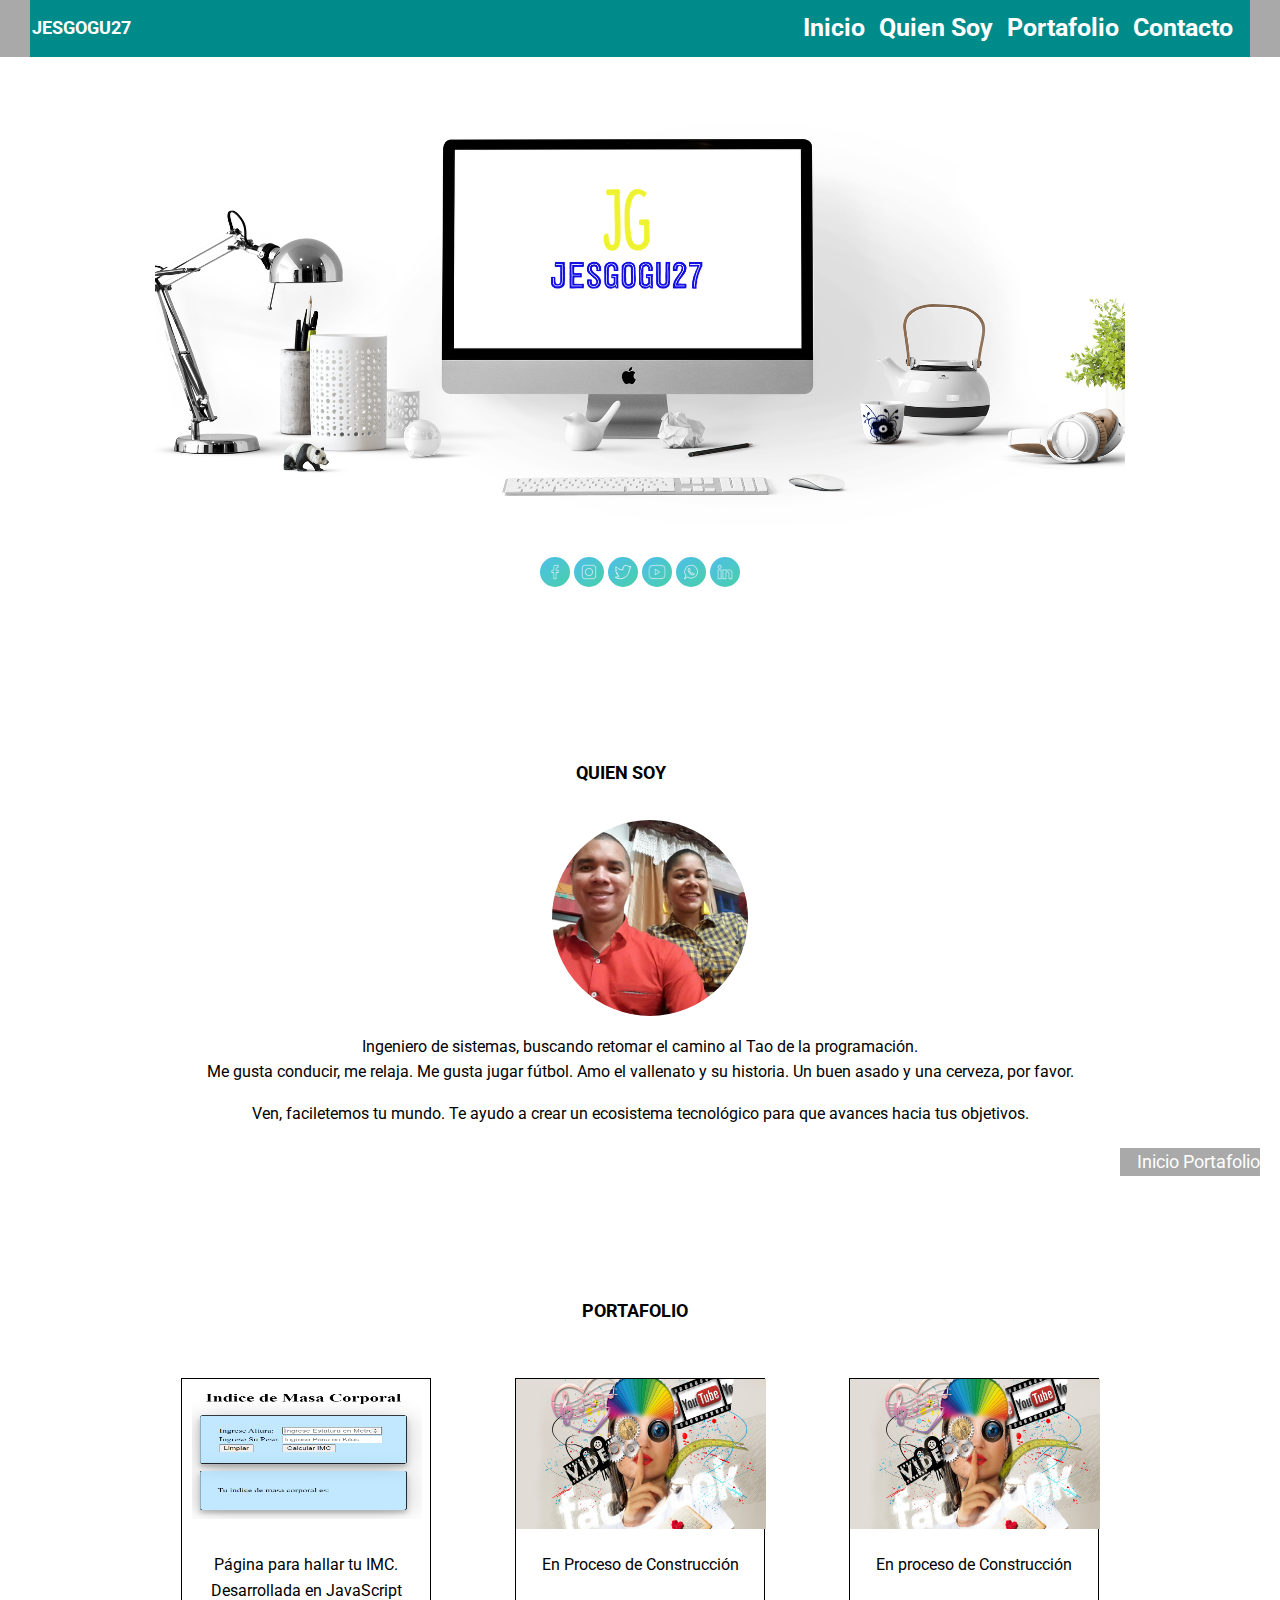
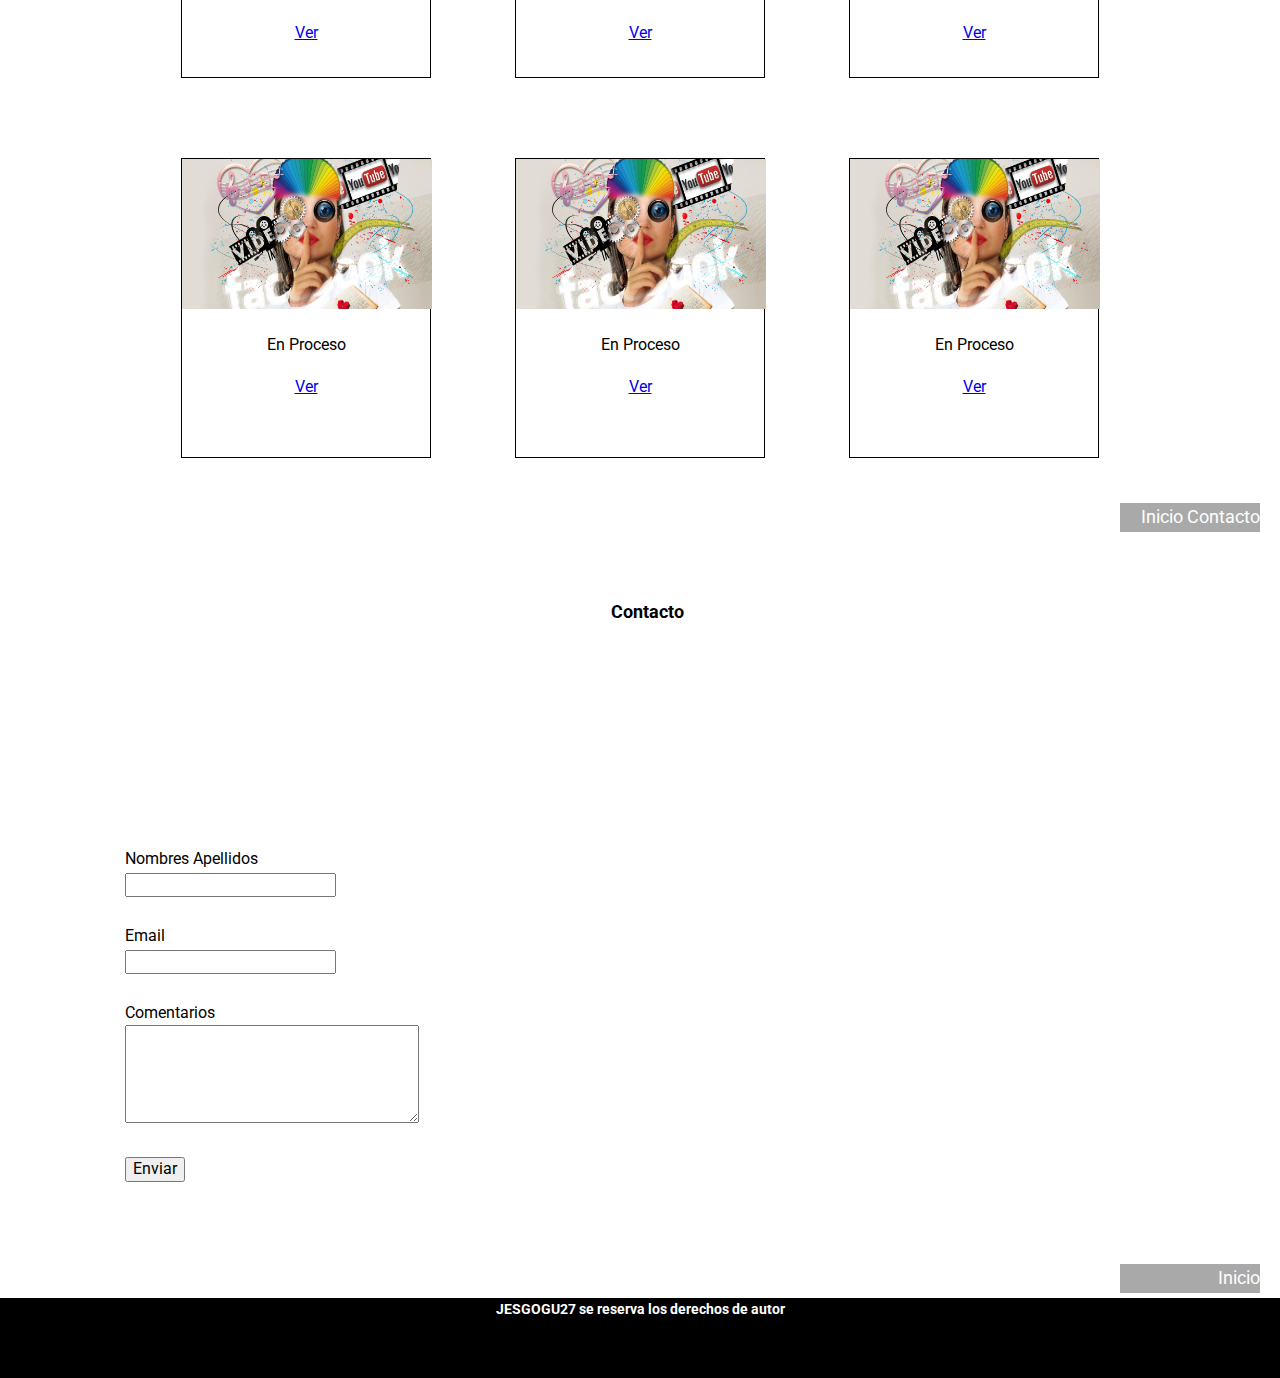
==== commit aeb13ce5: "my page" ====
--- a/index.html
+++ b/index.html
@@ -1,502 +1,231 @@
-<!DOCTYPE html>
-<html lang="en">
-    <head>
-        <meta charset="utf-8">
-        <title>Resume Website Template Free Download</title>
-        <meta content="width=device-width, initial-scale=1.0" name="viewport">
-        <meta content="Resume Website Template Free Download" name="keywords">
-        <meta content="Resume Website Template Free Download" name="description">
-
-        <!-- Favicon -->
-        <link href="img/favicon.ico" rel="icon">
-
-        <!-- Google Fonts -->
-        <link href="https://fonts.googleapis.com/css2?family=Open+Sans:300;400;600;700;800&display=swap" rel="stylesheet">
-
-        <!-- CSS Libraries -->
-        <link href="https://stackpath.bootstrapcdn.com/bootstrap/4.4.1/css/bootstrap.min.css" rel="stylesheet">
-        <link href="https://cdnjs.cloudflare.com/ajax/libs/font-awesome/5.10.0/css/all.min.css" rel="stylesheet">
-        <link href="lib/slick/slick.css" rel="stylesheet">
-        <link href="lib/slick/slick-theme.css" rel="stylesheet">
-        <link href="lib/lightbox/css/lightbox.min.css" rel="stylesheet">
-
-        <!-- Template Stylesheet -->
-        <link href="css/style.css" rel="stylesheet">
-    </head>
-
-    <body data-spy="scroll" data-target=".navbar" data-offset="51">
-        <div class="wrapper">
-            <div class="sidebar">
-                <div class="sidebar-header">
-                    <img src="img/profile.jpg" alt="Image">
-                </div>
-                <div class="sidebar-content">
-                    <nav class="navbar navbar-expand-md bg-dark navbar-dark">
-                        <a href="#" class="navbar-brand">Navigation</a>
-                        <button type="button" class="navbar-toggler" data-toggle="collapse" data-target="#navbarCollapse">
-                            <span class="navbar-toggler-icon"></span>
-                        </button>
-                        <div class="collapse navbar-collapse" id="navbarCollapse">
-                            <ul class="nav navbar-nav">
-                                <li class="nav-item">
-                                    <a class="nav-link" href="#header">Home<i class="fa fa-home"></i></a>
-                                </li>
-                                <li class="nav-item">
-                                    <a class="nav-link" href="#about">About<i class="fa fa-address-card"></i></a>
-                                </li>
-                                <li class="nav-item">
-                                    <a class="nav-link" href="#experience">Experience<i class="fa fa-star"></i></a>
-                                </li>
-                                <li class="nav-item">
-                                    <a class="nav-link" href="#service">Service<i class="fa fa-tasks"></i></a>
-                                </li>
-                                <li class="nav-item">
-                                    <a class="nav-link" href="#portfolio">Portfolio<i class="fa fa-file-archive"></i></a>
-                                </li>
-                                <li class="nav-item">
-                                    <a class="nav-link" href="#contact">Contact<i class="fa fa-envelope"></i></a>
-                                </li>
-                            </ul>
-                        </div>
-                    </nav>
-                </div>
-                <div class="sidebar-footer">
-                    <a href="#"><i class="fab fa-twitter"></i></a>
-                    <a href="#"><i class="fab fa-facebook-f"></i></a>
-                    <a href="#"><i class="fab fa-linkedin-in"></i></a>
-                </div>
-            </div>
-            <div class="content">
-                <!-- Header Start -->
-                <div class="header" id="header">
-                    <div class="content-inner">
-                        <p>I'm</p>
-                        <h1>Michael Miller</h1>
-                        <h2></h2>
-                        <div class="typed-text">Web Designer, Web Developer, Front End Developer, Apps Developer, Graphic Designer</div>
-                    </div>
-                </div>
-                <!-- Header End -->
-                
-                <!-- Large Button Start -->
-                <div class="large-btn">
-                    <div class="content-inner">
-                        <a class="btn" href="#"><i class="fa fa-download"></i>Resume</a>
-                        <a class="btn" href="#"><i class="fa fa-hands-helping"></i>Hire Me</a>
-                    </div>
-                </div>
-                <!-- Large Button End -->
-                
-                <!-- About Start -->
-                <div class="about" id="about">
-                    <div class="content-inner">
-                        <div class="content-header">
-                            <h2>About Me</h2>
-                        </div>
-                        <div class="row align-items-center">
-                            <div class="col-md-6 col-lg-5">
-                                <img src="img/about.jpg" alt="Image">
-                            </div>
-                            <div class="col-md-6 col-lg-7">
-                                <p>
-                                    Lorem ipsum dolor sit amet, consectetur adipiscing elit. Sed eu suscipit orci. Donec molestie velit id libero blandit, quis suscipit urna suscipit. Donec aliquet erat eu lacinia iaculis. Ut tempor tellus eu sem pharetra feugiat. Proin libero ligula, gravida at porttitor eget.
-                                </p>
-                                <a class="btn" href="#">Hire Me</a>
-                            </div>
-                        </div>
-                        <div class="row">
-                            <div class="col-md-6">
-                                <div class="skills">
-                                    <div class="skill-name">
-                                        <p>Design</p><p>85%</p>
-                                    </div>
-                                    <div class="progress">
-                                        <div class="progress-bar" role="progressbar" aria-valuenow="85" aria-valuemin="0" aria-valuemax="100"></div>
-                                    </div>
-                                    <div class="skill-name">
-                                        <p>SEO</p><p>95%</p>
-                                    </div>
-                                    <div class="progress">
-                                        <div class="progress-bar" role="progressbar" aria-valuenow="95" aria-valuemin="0" aria-valuemax="100"></div>
-                                    </div>
-                                </div>
-                            </div>
-                            <div class="col-md-6">
-                                <div class="skills">
-                                    <div class="skill-name">
-                                        <p>Development</p><p>90%</p>
-                                    </div>
-                                    <div class="progress">
-                                        <div class="progress-bar" role="progressbar" aria-valuenow="90" aria-valuemin="0" aria-valuemax="100"></div>
-                                    </div>
-                                    <div class="skill-name">
-                                        <p>Marketing</p><p>85%</p>
-                                    </div>
-                                    <div class="progress">
-                                        <div class="progress-bar" role="progressbar" aria-valuenow="85" aria-valuemin="0" aria-valuemax="100"></div>
-                                    </div>
-                                </div>
-                            </div>
-                        </div>
-                    </div>
-                </div>
-                <!-- About End -->
-                
-                <!-- Education Start -->
-                <div class="education" id="education">
-                    <div class="content-inner">
-                        <div class="content-header">
-                            <h2>Education</h2>
-                        </div>
-                        <div class="row align-items-center">
-                            <div class="col-md-6">
-                                <div class="edu-col">
-                                    <span>01-Jan-2020 <i>to</i> 31-Dec-2050</span>
-                                    <h3>Master Degree</h3>
-                                    <p>Lorem ipsum dolor sit amet elit suscipit orci. Donec molestie velit id libero.</p>
-                                </div>
-                            </div>
-                            <div class="col-md-6">
-                                <div class="edu-col">
-                                    <span>01-Jan-2020 <i>to</i> 31-Dec-2050</span>
-                                    <h3>Bachelor Degree</h3>
-                                    <p>Lorem ipsum dolor sit amet elit suscipit orci. Donec molestie velit id libero.</p>
-                                </div>
-                            </div>
-                            <div class="col-md-6">
-                                <div class="edu-col">
-                                    <span>01-Jan-2020 <i>to</i> 31-Dec-2050</span>
-                                    <h3>Associate Degree</h3>
-                                    <p>Lorem ipsum dolor sit amet elit suscipit orci. Donec molestie velit id libero.</p>
-                                </div>
-                            </div>
-                            <div class="col-md-6">
-                                <div class="edu-col">
-                                    <span>01-Jan-2020 <i>to</i> 31-Dec-2050</span>
-                                    <h3>High School</h3>
-                                    <p>Lorem ipsum dolor sit amet elit suscipit orci. Donec molestie velit id libero.</p>
-                                </div>
-                            </div>
-                        </div>
-                    </div>
-                </div>
-                <!-- Education Start -->
-                
-                <!-- Experience Start -->
-                <div class="experience" id="experience">
-                    <div class="content-inner">
-                        <div class="content-header">
-                            <h2>Experience</h2>
-                        </div>
-                        <div class="row align-items-center">
-                            <div class="col-md-6">
-                                <div class="exp-col">
-                                    <span>01-Jan-2020 <i>to</i> 31-Dec-2050</span>
-                                    <h3>Codex Solution</h3>
-                                    <h4>San Francisco, CA</h4>
-                                    <h5>Project Manager</h5>
-                                    <p>Lorem ipsum dolor sit amet elit suscipit orci. Donec molestie velit id libero.</p>
-                                </div>
-                            </div>
-                            <div class="col-md-6">
-                                <div class="exp-col">
-                                    <span>01-Jan-2020 <i>to</i> 31-Dec-2050</span>
-                                    <h3>Soft Solution Ltd</h3>
-                                    <h4>San Francisco, CA</h4>
-                                    <h5>Web Developer</h5>
-                                    <p>Lorem ipsum dolor sit amet elit suscipit orci. Donec molestie velit id libero.</p>
-                                </div>
-                            </div>
-                            <div class="col-md-6">
-                                <div class="exp-col">
-                                    <span>01-Jan-2020 <i>to</i> 31-Dec-2050</span>
-                                    <h3>ABC Soft Ltd</h3>
-                                    <h4>San Francisco, CA</h4>
-                                    <h5>Web Designer</h5>
-                                    <p>Lorem ipsum dolor sit amet elit suscipit orci. Donec molestie velit id libero.</p>
-                                </div>
-                            </div>
-                            <div class="col-md-6">
-                                <div class="exp-col">
-                                    <span>01-Jan-2020 <i>to</i> 31-Dec-2050</span>
-                                    <h3>Soft Agency</h3>
-                                    <h4>San Francisco, CA</h4>
-                                    <h5>Graphic Designer</h5>
-                                    <p>Lorem ipsum dolor sit amet elit suscipit orci. Donec molestie velit id libero.</p>
-                                </div>
-                            </div>
-                        </div>
-                    </div>
-                </div>
-                <!-- Experience Start -->
-                
-                <!-- Service Start -->
-                <div class="service" id="service">
-                    <div class="content-inner">
-                        <div class="content-header">
-                            <h2>Service</h2>
-                        </div>
-                        <div class="row align-items-center">
-                            <div class="col-md-6">
-                                <div class="srv-col">
-                                    <i class="fa fa-desktop"></i>
-                                    <h3>Web Design</h3>
-                                    <p>Lorem ipsum dolor sit amet elit suscipit orci. Donec molestie velit id libero.</p>
-                                </div>
-                            </div>
-                            <div class="col-md-6">
-                                <div class="srv-col">
-                                    <i class="fa fa-laptop"></i>
-                                    <h3>Web Development</h3>
-                                    <p>Lorem ipsum dolor sit amet elit suscipit orci. Donec molestie velit id libero.</p>
-                                </div>
-                            </div>
-                            <div class="col-md-6">
-                                <div class="srv-col">
-                                    <i class="fa fa-search"></i>
-                                    <h3>SEO</h3>
-                                    <p>Lorem ipsum dolor sit amet elit suscipit orci. Donec molestie velit id libero.</p>
-                                </div>
-                            </div>
-                            <div class="col-md-6">
-                                <div class="srv-col">
-                                    <i class="fa fa-envelope-open-text"></i>
-                                    <h3>Digital Marketing</h3>
-                                    <p>Lorem ipsum dolor sit amet elit suscipit orci. Donec molestie velit id libero.</p>
-                                </div>
-                            </div>
-                        </div>
-                    </div>
-                </div>
-                <!-- Service Start -->
-                
-                <!-- Portfolio Start -->
-                <div class="portfolio" id="portfolio">
-                    <div class="content-inner">
-                        <div class="content-header">
-                            <h2>Portfolio</h2>
-                        </div>
-                        <div class="row">
-                            <div class="col-lg-12">
-                                <ul id="portfolio-flters">
-                                    <li data-filter="*" class="filter-active">All</li>
-                                    <li data-filter=".web-des">Design</li>
-                                    <li data-filter=".web-dev">Development</li>
-                                    <li data-filter=".dig-mar">Marketing</li>
-                                </ul>
-                            </div>
-                        </div>
-                        <div class="row portfolio-container">
-                            <div class="col-lg-4 col-md-6 portfolio-item web-des">
-                                <div class="portfolio-wrap">
-                                    <figure>
-                                        <img src="img/portfolio-1.jpg" class="img-fluid" alt="">
-                                        <a href="img/portfolio-1.jpg" data-lightbox="portfolio" data-title="Project Name" class="link-preview" title="Preview"><i class="fa fa-eye"></i></a>
-                                        <a href="#" class="link-details" title="More Details"><i class="fa fa-link"></i></a>
-                                        <a class="portfolio-title" href="#">Project Name <span>Web Design</span></a>
-                                    </figure>
-                                </div>
-                            </div>
-
-                            <div class="col-lg-4 col-md-6 portfolio-item web-des">
-                                <div class="portfolio-wrap">
-                                    <figure>
-                                        <img src="img/portfolio-2.jpg" class="img-fluid" alt="">
-                                        <a href="img/portfolio-2.jpg" class="link-preview" data-lightbox="portfolio" data-title="Project Name" title="Preview"><i class="fa fa-eye"></i></a>
-                                        <a href="#" class="link-details" title="More Details"><i class="fa fa-link"></i></a>
-                                        <a class="portfolio-title" href="#">Project Name <span>Web Design</span></a>
-                                    </figure>
-                                </div>
-                            </div>
-
-                            <div class="col-lg-4 col-md-6 portfolio-item web-dev">
-                                <div class="portfolio-wrap">
-                                    <figure>
-                                        <img src="img/portfolio-3.jpg" class="img-fluid" alt="">
-                                        <a href="img/portfolio-3.jpg" class="link-preview" data-lightbox="portfolio" data-title="Project Name" title="Preview"><i class="fa fa-eye"></i></a>
-                                        <a href="#" class="link-details" title="More Details"><i class="fa fa-link"></i></a>
-                                        <a class="portfolio-title" href="#">Project Name <span>Web Development</span></a>
-                                    </figure>
-                                </div>
-                            </div>
-
-                            <div class="col-lg-4 col-md-6 portfolio-item web-dev">
-                                <div class="portfolio-wrap">
-                                    <figure>
-                                        <img src="img/portfolio-4.jpg" class="img-fluid" alt="">
-                                        <a href="img/portfolio-4.jpg" class="link-preview" data-lightbox="portfolio" data-title="Project Name" title="Preview"><i class="fa fa-eye"></i></a>
-                                        <a href="#" class="link-details" title="More Details"><i class="fa fa-link"></i></a>
-                                        <a class="portfolio-title" href="#">Project Name <span>Web Development</span></a>
-                                    </figure>
-                                </div>
-                            </div>
-
-                            <div class="col-lg-4 col-md-6 portfolio-item dig-mar">
-                                <div class="portfolio-wrap">
-                                    <figure>
-                                        <img src="img/portfolio-5.jpg" class="img-fluid" alt="">
-                                        <a href="img/portfolio-5.jpg" class="link-preview" data-lightbox="portfolio" data-title="Project Name" title="Preview"><i class="fa fa-eye"></i></a>
-                                        <a href="#" class="link-details" title="More Details"><i class="fa fa-link"></i></a>
-                                        <a class="portfolio-title" href="#">Project Name <span>Digital Marketing</span></a>
-                                    </figure>
-                                </div>
-                            </div>
-
-                            <div class="col-lg-4 col-md-6 portfolio-item dig-mar">
-                                <div class="portfolio-wrap">
-                                    <figure>
-                                        <img src="img/portfolio-6.jpg" class="img-fluid" alt="">
-                                        <a href="img/portfolio-6.jpg" class="link-preview" data-lightbox="portfolio" data-title="Project Name" title="Preview"><i class="fa fa-eye"></i></a>
-                                        <a href="#" class="link-details" title="More Details"><i class="fa fa-link"></i></a>
-                                        <a class="portfolio-title" href="#">Project Name <span>Digital Marketing</span></a>
-                                    </figure>
-                                </div>
-                            </div>
-                        </div>
-                    </div>
-                </div>
-                <!-- Portfolio Start -->
-                
-                <!-- Review Start -->
-                <div class="review" id="review">
-                    <div class="content-inner">
-                        <div class="content-header">
-                            <h2>Review</h2>
-                        </div>
-                        <div class="row align-items-center review-slider">
-                            <div class="col-md-12">
-                                <div class="review-slider-item">
-                                    <div class="review-text">
-                                        <p>
-                                            Lorem ipsum dolor sit amet, consectetur adipiscing elit. Sed eu suscipit orci. Donec molestie velit id libero blandit, quis suscipit urna suscipit. Donec aliquet erat eu lacinia iaculis. Ut tempor tellus eu sem pharetra feugiat.
-                                        </p>
-                                    </div>
-                                    <div class="review-img">
-                                        <img src="img/review-1.jpg" alt="Image">
-                                        <div class="review-name">
-                                            <h3>Client Name</h3>
-                                            <p>Profession</p>
-                                        </div>
-                                    </div>
-                                </div>
-                            </div>
-                            <div class="col-md-12">
-                                <div class="review-slider-item">
-                                    <div class="review-text">
-                                        <p>
-                                            Lorem ipsum dolor sit amet, consectetur adipiscing elit. Sed eu suscipit orci. Donec molestie velit id libero blandit, quis suscipit urna suscipit. Donec aliquet erat eu lacinia iaculis. Ut tempor tellus eu sem pharetra feugiat.
-                                        </p>
-                                    </div>
-                                    <div class="review-img">
-                                        <img src="img/review-2.jpg" alt="Image">
-                                        <div class="review-name">
-                                            <h3>Client Name</h3>
-                                            <p>Profession</p>
-                                        </div>
-                                    </div>
-                                </div>
-                            </div>
-                            <div class="col-md-12">
-                                <div class="review-slider-item">
-                                    <div class="review-text">
-                                        <p>
-                                            Lorem ipsum dolor sit amet, consectetur adipiscing elit. Sed eu suscipit orci. Donec molestie velit id libero blandit, quis suscipit urna suscipit. Donec aliquet erat eu lacinia iaculis. Ut tempor tellus eu sem pharetra feugiat.
-                                        </p>
-                                    </div>
-                                    <div class="review-img">
-                                        <img src="img/review-3.jpg" alt="Image">
-                                        <div class="review-name">
-                                            <h3>Client Name</h3>
-                                            <p>Profession</p>
-                                        </div>
-                                    </div>
-                                </div>
-                            </div>
-                        </div>
-                    </div>
-                </div>
-                <!-- Review End -->
-                
-                <!-- Contact Start -->
-                <div class="contact" id="contact">
-                    <div class="content-inner">
-                        <div class="content-header">
-                            <h2>Contact</h2>
-                        </div>
-                        <div class="row align-items-center">
-                            <div class="col-md-6">
-                                <div class="contact-info">
-                                    <p><i class="fa fa-user"></i>Michael Miller</p>
-                                    <p><i class="fa fa-tag"></i>Web Designer & Developer</p>
-                                    <p><i class="fa fa-envelope"></i><a href="mailto:info@example.com">info@example.com</a></p>
-                                    <p><i class="fa fa-phone"></i><a href="tel:+1234567890">+123-456-7890</a></p>
-                                    <p><i class="fa fa-map-marker"></i>123 Street, Los Angeles, CA, USA</p>
-                                    <div class="social">
-                                        <a class="btn" href=""><i class="fab fa-twitter"></i></a>
-                                        <a class="btn" href=""><i class="fab fa-facebook-f"></i></a>
-                                        <a class="btn" href=""><i class="fab fa-linkedin-in"></i></a>
-                                        <a class="btn" href=""><i class="fab fa-instagram"></i></a>
-                                        <a class="btn" href=""><i class="fab fa-youtube"></i></a>
-                                    </div>
-                                </div>
-                            </div>
-                            <div class="col-md-6">
-                                <div class="form">
-                                    <form>
-                                        <div class="form-row">
-                                            <div class="form-group col-md-6">
-                                                <input type="text" class="form-control" placeholder="Your Name" />
-                                            </div>
-                                            <div class="form-group col-md-6">
-                                                <input type="email" class="form-control" placeholder="Your Email" />
-                                            </div>
-                                        </div>
-                                        <div class="form-group">
-                                            <input type="text" class="form-control" placeholder="Subject" />
-                                        </div>
-                                        <div class="form-group">
-                                            <textarea class="form-control" rows="5" placeholder="Message"></textarea>
-                                        </div>
-                                        <div><button class="btn" type="submit">Send Message</button></div>
-                                    </form>
-                                </div>
-                            </div>
-                        </div>
-                    </div>
-                </div>
-                <!-- Contact End -->
-                
-                <!-- Footer Start -->
-                <div class="footer">
-                    <div class="content-inner">
-                        <div class="row align-items-center">
-                            <div class="col-md-6">
-                                <p>&copy; Copyright <a href="https://htmlcodex.com">HTML Codex</a>. All Rights Reserved</p>
-                            </div>
-                            <div class="col-md-6">
-                                <p>Powered by <a href="https://htmlcodex.com">HTML Codex</a></p>
-                            </div>
-                        </div>
-                    </div>
-                </div>
-                <!-- Footer Start -->
-            </div>
-        </div>
-        
-        <!-- Back to Top -->
-        <a href="#" class="back-to-top"><i class="fa fa-angle-double-up"></i></a>
-        
-        <!-- JavaScript Libraries -->
-        <script src="https://code.jquery.com/jquery-3.4.1.min.js"></script>
-        <script src="https://stackpath.bootstrapcdn.com/bootstrap/4.4.1/js/bootstrap.bundle.min.js"></script>
-        <script src="lib/easing/easing.min.js"></script>
-        <script src="lib/slick/slick.min.js"></script>
-        <script src="lib/typed/typed.min.js"></script>
-        <script src="lib/waypoints/waypoints.min.js"></script>
-        <script src="lib/isotope/isotope.pkgd.min.js"></script>
-        <script src="lib/lightbox/js/lightbox.min.js"></script>
-        
-        <!-- Template Javascript -->
-        <script src="js/main.js"></script>
-    </body>
-</html>
+<!DOCTYPE html>
+
+<html lang="en">
+
+<head>
+
+    <meta charset="UTF-8">
+
+    <meta name="viewport" content="width=device-width, initial-scale=1.0">
+
+    <meta http-equiv="X-UA-Compatible" content="ie=edge">
+
+    <link href="https://fonts.googleapis.com/css?family=Roboto:400,700" rel="stylesheet">
+
+    <link rel="stylesheet" href="https://use.fontawesome.com/releases/v5.8.1/css/all.css" integrity="sha384-50oBUHEmvpQ+1lW4y57PTFmhCaXp0ML5d60M1M7uH2+nqUivzIebhndOJK28anvf" crossorigin="anonymous">
+
+    <link rel="stylesheet" href="css/normalize.css" type= "text/css">
+
+    <link rel="stylesheet" href="css/cualquiera.css" type= "text/css">
+
+    <script src="https://ajax.googleapis.com/ajax/libs/jquery/2.1.1/jquery.min.js"></script>
+
+    <script src="js/app.js"></script>
+
+    <title>Portafolio JESGOGU27</title>
+
+
+
+
+
+</head>
+
+<body>
+
+    <div id="fcabe">
+
+    <header id="cabecera">
+
+        <h1 id="letra">JESGOGU27</h1>
+
+        <nav id="bnav" name="bnav" alt="Menu Principal">
+
+            <a href="#bnav" alt="Inicio de Página">Inicio</a>
+
+            <a href="#ser">Quien Soy</a>
+
+            <a href="#portafolio">Portafolio</a>
+
+            <a href="#Contacto">Contacto</a>
+
+            <a href="#"></a>
+
+        </nav>
+
+    </header>
+
+    </div>
+
+    <section id="intro" name="intro">
+
+       <div class="contenedor">
+
+            <a href="#"><img src="img/facee.png"></a>
+
+            <a href="#"><img src="img/insta.png"></a>
+
+            <a href="#"><img src="img/twitter.png"></a>
+
+            <a href="#"><img src="img/youtube-.png"></a>
+
+            <a href="#"><img src="img/whatsapp.png"></a>
+
+            <a href="#"><img src="img/linkedin.png"></a>
+
+       </div>
+
+    </section>
+
+    
+
+    <section id="ser" name="ser">
+
+        <h1 id="hpor">QUIEN SOY</h1>
+
+        <div class="soy">
+
+            
+
+            <div class="photo"></div>
+
+            <p>Ingeniero de sistemas, buscando retomar el camino al Tao de la programación. <br>
+
+               Me gusta conducir, me relaja. Me gusta jugar fútbol. Amo el vallenato y su historia. 
+
+               Un buen asado y una cerveza, por favor.</p>
+
+            <p>
+
+                Ven, faciletemos tu mundo. Te ayudo a crear un ecosistema tecnológico para que avances hacia tus objetivos.
+
+            </p>
+
+            <div class="submenu" id="meniu">
+
+            <a href="#bnav">Inicio</a>
+
+            <a href="#portafolio">Portafolio</a>
+
+            </div>
+
+        </div>
+
+    </section>
+
+
+
+    <section id="portafolio" class="port">
+
+
+
+            <h1 id="hpor">PORTAFOLIO</h1>
+
+        
+
+            <div id="port1" class="uno"><img src="img/IMC.png" class="img1"> <p class="dsc">Página para hallar tu IMC. Desarrollada en JavaScript</p><a href="http://www.imc.jesgogu27.com/">Ver</a></div>
+
+            <div id="port2" class="dos"><img src="img/interaction-1233873_1920.jpg"><p class="dsc">En Proceso de Construcción<br><br></p><a href="#">Ver</a> </div>
+
+            <div id="port3" class="uno"><img src="img/interaction-1233873_1920.jpg"><p class="dsc">En proceso de Construcción<br><br></p><a href="#">Ver</a> </div>
+
+            <div id="port4" class="dos"><img src="img/interaction-1233873_1920.jpg"><p class="dsc">En Proceso</p><a href="#">Ver</a> </div>
+
+            <div id="port5" class="uno"><img src="img/interaction-1233873_1920.jpg"><p class="dsc">En Proceso</p><a href="#">Ver</a> </div>
+
+            <div id="port6" class="dos"><img src="img/interaction-1233873_1920.jpg"><p class="dsc">En Proceso</p><a href="#">Ver</a> </div>
+
+
+
+    </section>
+
+
+
+    <div class="submenu" id="meniu">
+
+        <a href="#bnav">Inicio</a>
+
+        <a href="#Contacto">Contacto</a>
+
+    </div>
+
+  
+
+    <section id="Contacto" class="contac" name="Contacto" alt="Contacto">
+
+        <h1 id="hpor">Contacto</h1>
+
+    
+
+            <div class="conta"> 
+
+            <iframe src="https://www.google.com/maps/embed?pb=!1m16!1m12!1m3!1d3917.711375836902!2d-74.80080758590178!3d10.909525679121678!2m3!1f0!2f0!3f0!3m2!1i1024!2i768!4f13.1!2m1!1sconjunto+residencial+portal+de+soledad!5e0!3m2!1ses!2sco!4v1558255794803!5m2!1ses!2sco" width="600" height="450" frameborder="0" style="border:0" allowfullscreen></iframe>
+
+            </div>
+
+            <div class="conta" id="formulario">
+
+                <form>
+
+                    <labe> Nombres  Apellidos</labe>
+
+                    <br>
+
+                    <input type="text">
+
+                    <br><br>
+
+                    <label>Email</label>
+
+                    <br>
+
+                    <input type="email">
+
+                    <br><br>
+
+                    <label>Comentarios</label>
+
+                    <br>
+
+                    <textarea rows="5" cols="30"></textarea>
+
+                    <br> <br>
+
+                    <button type="submit" value="Enviar">Enviar</button>
+
+                    <br><br><br><br>
+
+                </form>
+
+            </div>
+
+        </div>
+
+        
+
+        <div class="submenu" id="meniu">
+
+            <a href="#bnav">Inicio</a>
+
+        </div>
+
+    
+
+    </section>
+
+
+
+    
+
+    <footer class="foot" id>
+
+        <h3>JESGOGU27 se reserva los derechos de autor</h3>
+
+    </footer>
+
+
+
+</body>
+
+   
+
+</html>--- a/css/cualquiera.css
+++ b/css/cualquiera.css
@@ -0,0 +1,1479 @@
+*{box-sizing: border-box;}
+
+body{
+
+    font-family: 'Roboto', sans-serif;
+
+    font-size: 16px;
+
+    line-height: 1.6;
+
+    background-color: white
+
+    
+
+    }
+
+
+
+#fcabe{
+
+    width: 100%;
+
+    background-color: darkgray
+
+}
+
+header{
+
+    background-color: darkgray;
+
+    padding: 10px;
+
+    margin-left: 30px;
+
+    margin-right: 30px;
+
+    padding-left: 30px;
+
+    display: flex;
+
+    justify-content: space-between;
+
+    align-items:center;
+
+}
+
+#letra
+
+{
+
+    color:white;
+
+}
+
+#bnav a{
+
+    text-decoration: none;   
+
+    color:white;
+
+    font-size: 24px;
+
+    margin: 5px;
+
+}
+
+#bnav a:hover{
+
+    color: aqua;
+
+
+
+}
+
+
+
+.contenedor{
+
+    background: url("../img/background.jpg") no-repeat center;
+
+    background-size: contain;
+
+    height: 500px;
+
+    width: 100% 100%;
+
+}
+
+
+
+#intro{
+
+    text-align: center;
+
+}
+
+
+
+.contenedor{
+
+   align-content: center;
+
+
+
+}
+
+a img  {
+
+    height: 40px;
+
+    width: 40px;
+
+    border-radius: 50%;
+
+    margin-top: 35%;
+
+    vertical-align: 50%;
+
+}
+
+
+
+/******QUIEN SOY*********/
+
+#ser{
+
+    height: 500px;
+
+    width: 100% 100%;
+
+    text-align: center;
+
+    align-content: center;
+
+    margin-top: 80px;
+
+    
+
+}
+
+
+
+.photo{
+
+    background: url("../img/yo.jpg");
+
+    background-size: cover;
+
+    background-position: bottom bottom;   
+
+    height: 200px;
+
+    width: 200px;
+
+    border-radius: 50%;
+
+    border: solid 2px;
+
+    border-color: white;
+
+    margin-left: 43%;
+
+    margin-top: 30px;
+
+}
+
+
+
+#meniu a{
+
+    text-decoration: none;   
+
+    color:white;
+
+    background: darkgray;
+
+    
+
+
+
+}
+
+
+
+/***portafolio Normal***/
+
+#portafolio{
+
+    margin-top: 150px;    
+
+    text-align: center;
+
+    margin-left: 5%;
+
+    margin-right: 5%
+
+}
+
+
+
+#portafolio div{
+
+    display:inline-block;
+
+}
+
+
+
+#hpor{
+
+    align-content: center;
+
+    text-align: center;
+
+    margin-left: 45%;
+
+}
+
+
+
+.uno {
+
+    height:300px;
+
+    width:250px;
+
+    margin:40px;
+
+    border: 1px solid #000;
+
+}
+
+.img1 {
+    padding: 10px;
+}
+
+.desc{
+    display: inherit;
+}
+
+
+.dos {
+
+    height:300px;
+
+    width:250px;
+
+    margin:40px;
+
+    border: 1px solid #000;
+
+}
+
+
+
+.port div img{
+
+    width: 250px;
+
+    height: 150px;
+
+    text-align: center;
+
+    align-content: center;
+
+}
+
+
+
+.submenu{
+
+    text-align: right;
+
+    font-size: 18px;
+
+    margin: 5px;
+
+    margin-right: 20px;
+
+    
+
+    width: 140px;
+
+    float: bottom;
+
+    float: right;
+
+    background-color: darkgray;
+
+}
+
+
+
+/**********Contact******/
+
+.contac{
+
+    margin-top: 100px;
+
+    height: 500px;
+
+    margin-bottom: 50px;
+
+    margin-left: 5%;
+
+}
+
+
+
+.conta{
+
+    float: left;
+
+    display: block;
+
+    width: 50%;
+
+
+
+}
+
+
+
+.foot{
+
+    height: 80px;
+
+    width: 100%;
+
+    background-color: black;
+
+    color:white;
+
+    font-style: bold;
+
+    text-align: center;
+
+    
+
+}
+
+
+
+
+
+
+
+
+
+
+
+
+
+ /* Extra small devices (phones, 600px and down) */
+
+@media only screen and (max-width: 600px) {
+
+    header{
+
+        background-color: yellowgreen;
+
+        padding: 5px;
+
+        display: block;
+
+        justify-content: space-between;
+
+        align-items:center;
+
+    }
+
+    
+
+    #bnav a{
+
+        text-decoration: none;   
+
+        color:white;
+
+        font-size: 14px;
+
+        margin: 2px;
+
+        font-weight: bold;
+
+    }
+
+
+
+    #bnav a:hover{
+
+        color: aqua;
+
+
+
+    }
+
+
+
+    /****Photo intro plus Social Network***/
+
+    .contenedor{
+
+        background: url("../img/background.jpg") no-repeat center;
+
+        background-size: contain;
+
+        height: 180px;
+
+        width: 100% 100%;
+
+    }
+
+    a img  {
+
+        height: 30px;
+
+        width: 30px;
+
+        border-radius: 50%;
+
+        margin-top: 180px;
+
+        vertical-align: 50%;
+
+    }
+
+
+
+    
+
+#ser{
+
+    height: 150px;
+
+    width: 100% 100%;
+
+    text-align: justify;
+
+    align-content: center;
+
+    margin-top: 60px;
+
+    margin-right: 20px;
+
+    margin-left: 20px;
+
+    
+
+}
+
+
+
+
+
+.photo{
+
+    background: url("../img/yo.jpg");
+
+    background-size: cover;
+
+    background-position: bottom bottom;   
+
+    height: 100px;
+
+    width: 100px;
+
+    border-radius: 50%;
+
+    border: solid 2px;
+
+    border-color: white;
+
+    margin-left: 35%;
+
+    margin-right: 45%;
+
+    margin-top: 30px;
+
+}
+
+
+
+/******PORTAFOLIO*******/
+
+.port{
+
+   padding-top: 40%;
+
+   text-align: center;
+
+   align-content: center;
+
+   
+
+}
+
+.port div img{
+
+    width: 250px;
+
+    height: 150px;
+
+    
+
+}
+
+
+
+#portafolio{
+
+    margin-top: 200px;    
+
+}
+
+
+
+#portafolio div{
+
+    display:inline-block;
+
+}
+
+
+
+#hpor{
+
+     font-size:18px;
+
+     
+
+}
+
+
+
+.uno {
+
+      margin:20px;
+
+}
+
+
+
+.dos {
+
+    margin:20px;
+
+}
+
+
+
+/**********Contacto**********/
+
+.conta{
+
+width: 90%;
+
+margin-left: 5%;    
+
+
+
+}
+
+
+
+.conta iframe{
+
+    height: 200px;
+
+    width: 100%;
+
+    align-content: center;
+
+    
+
+}
+
+
+
+#formulario{
+
+    padding-right: 30px;
+
+}
+
+
+
+.foot{
+
+    margin-top: 200px;
+
+    height: 80px;
+
+    width: 100%;
+
+    background-color:black;
+
+    color:white;
+
+    font-style: bold;
+
+    text-align: center;
+
+    font-size: 12px;
+
+    
+
+}
+
+
+
+
+
+}
+
+
+
+/* Small devices (portrait tablets and large phones, 600px and up) */
+
+@media only screen and (min-width: 600px) {
+
+ header{
+
+    background-color: blue;
+
+    padding: 2px;
+
+    display: block;
+
+    justify-content: space-between;
+
+    align-items:center;
+
+ }
+
+h1{
+
+    font-size: 18px;
+
+}
+
+
+
+ #bnav a{
+
+ text-decoration: none;   
+
+ font-weight: bold;
+
+ color:white;
+
+ font-size: 14px;
+
+ margin: 2px;
+
+
+
+}
+
+#bnav a:hover{
+
+    color: aqua;
+
+
+
+}
+
+/****Photo intro plus Social Network***/
+
+    .contenedor{
+
+        background: url("../img/background.jpg") no-repeat center;
+
+        background-size: contain;
+
+        height: 280px;
+
+        width: 100% 100%;
+
+    }
+
+    a img  {
+
+        height: 30px;
+
+        width: 30px;
+
+        border-radius: 50%;
+
+        margin-top: 45%;
+
+        vertical-align: 50%;
+
+    }
+
+
+
+
+
+
+
+
+
+
+
+
+
+
+
+
+
+
+
+
+
+
+
+
+
+
+
+
+
+
+
+
+
+
+
+
+
+
+
+
+
+
+
+
+
+
+
+
+
+
+
+
+
+
+
+
+
+
+
+
+
+
+
+
+
+
+
+
+
+}
+
+
+
+@media only screen and (min-width: 601px) {
+
+ header{
+
+    background-color:purple;
+
+    padding: 2px;
+
+    display: block;
+
+    justify-content: space-between;
+
+    align-items:center;
+
+    
+
+ }
+
+h1{
+
+    display: flex;
+
+    text-align: center;
+
+    
+
+}
+
+
+
+ #bnav a{
+
+ text-decoration: none;   
+
+ font-weight: bold;
+
+ color:white;
+
+ font-size: 14px;
+
+ margin: 3px;
+
+}
+
+#bnav a:hover{
+
+    color: aqua;
+
+
+
+}
+
+
+
+/****Photo intro plus Social Network***/
+
+    .contenedor{
+
+        background: url("../img/background.jpg") no-repeat center;
+
+        background-size: contain;
+
+        height: 280px;
+
+        width: 100% 100%;
+
+    }
+
+    a img  {
+
+        height: 30px;
+
+        width: 30px;
+
+        border-radius: 50%;
+
+        margin-top: 250px;
+
+        vertical-align: 50%;
+
+    }
+
+
+
+
+
+/******QUIEN SOY*********/
+
+#ser{
+
+    height: 400px;
+
+    width: 100% 100%;
+
+    text-align: center;
+
+    align-content: center;
+
+    margin-top: 80px;
+
+    
+
+}
+
+
+
+.photo{
+
+    background: url("../img/yo.jpg");
+
+    background-size: cover;
+
+    background-position: bottom bottom;   
+
+    height: 100px;
+
+    width: 100px;
+
+    border-radius: 50%;
+
+    border: solid 2px;
+
+    border-color: white;
+
+    margin-left: 43%;
+
+    margin-top: 30px;
+
+}
+
+
+
+
+
+
+
+
+
+/**********Contacto**********/
+
+.conta{
+
+width: 90%;
+
+margin-left: 5%;    
+
+
+
+}
+
+
+
+.conta iframe{
+
+    height: 200px;
+
+    width: 100%;
+
+    align-content: center;
+
+    
+
+}
+
+
+
+#formulario{
+
+    padding-right: 30px;
+
+}
+
+
+
+.foot{
+
+    margin-top: 200px;
+
+    height: 80px;
+
+    width: 100%;
+
+    background-color:black;
+
+    color:white;
+
+    font-style: bold;
+
+    text-align: center;
+
+    font-size: 12px;
+
+    
+
+}
+
+
+
+}
+
+
+
+@media only screen and (min-width: 723px) {
+
+ header{
+
+    background-color: yellow;
+
+    padding: 2px;
+
+    display: block;
+
+    justify-content: space-between;
+
+    align-items:center;
+
+ }
+
+h1{
+
+    display: flex;
+
+}
+
+
+
+ #bnav a{
+
+ text-decoration: none;   
+
+ color:white;
+
+ font-size: 14px;
+
+ margin: 3px;
+
+ 
+
+}
+
+#bnav a:hover{
+
+    color: aqua;
+
+
+
+}
+
+/****Photo intro plus Social Network***/
+
+    .contenedor{
+
+        background: url("../img/background.jpg") no-repeat center;
+
+        background-size: contain;
+
+        height: 280px;
+
+        width: 100% 100%;
+
+    }
+
+    a img  {
+
+        height: 30px;
+
+        width: 30px;
+
+        border-radius: 50%;
+
+        margin-top: 40%;
+
+        vertical-align: 50%;
+
+    }
+
+
+
+
+
+}
+
+
+
+/* Medium devices (landscape tablets, 768px and up) */
+
+@media only screen and (min-width: 724px) {
+
+ header{
+
+    background-color: green;
+
+    padding: 2px;
+
+    display: flex;
+
+    justify-content: space-between;
+
+    align-items:center;
+
+ }
+
+h1{
+
+    display: flex;
+
+}
+
+
+
+ #bnav a{
+
+ text-decoration: none;   
+
+ color:white;
+
+ font-size: 18px;
+
+ margin: 3px;
+
+}
+
+#bnav a:hover{
+
+    color: aqua;
+
+
+
+}
+
+
+
+/****Photo intro plus Social Network***/
+
+    .contenedor{
+
+        background: url("../img/background.jpg") no-repeat center;
+
+        background-size: contain;
+
+        height: 380px;
+
+        width: 100% 100%;
+
+    }
+
+    a img  {
+
+        height: 30px;
+
+        width: 30px;
+
+        border-radius: 50%;
+
+        margin-top: 350px;
+
+        vertical-align: 50%;
+
+    }
+
+
+
+/******QUIEN SOY*********/
+
+#ser{
+
+    height: 400px;
+
+    width: 100% 100%;
+
+    text-align: center;
+
+    align-content: center;
+
+    margin-top: 80px;
+
+    
+
+}
+
+
+
+
+
+
+
+.photo{
+
+    background: url("../img/yo.jpg");
+
+    background-size: cover;
+
+    background-position: bottom bottom;   
+
+    height: 100px;
+
+    width: 100px;
+
+    border-radius: 50%;
+
+    border: solid 2px;
+
+    border-color: white;
+
+    margin-left: 43%;
+
+    margin-top: 30px;
+
+}
+
+
+
+
+
+
+
+
+
+}
+
+
+
+/* Large devices (laptops/desktops, 992px and up) */
+
+@media only screen and (min-width: 992px) {
+
+
+
+    header{
+
+    background-color: coral;
+
+    padding: 2px;
+
+    display: flex;
+
+    justify-content: space-between;
+
+    align-items:center;
+
+ }
+
+h1{
+
+    display: flex;
+
+}
+
+
+
+ #bnav a{
+
+ text-decoration: none;   
+
+ color:white;
+
+ font-size: 20px;
+
+ margin: 4px;
+
+}
+
+#bnav a:hover{
+
+    color: aqua;
+
+
+
+}
+
+
+
+
+
+/****Photo intro plus Social Network***/
+
+    .contenedor{
+
+        background: url("../img/background.jpg") no-repeat center;
+
+        background-size: contain;
+
+        height: 280px;
+
+        width: 100% 100%;
+
+    }
+
+    a img  {
+
+        height: 30px;
+
+        width: 30px;
+
+        border-radius: 50%;
+
+        margin-top: 250px;
+
+        vertical-align: 50%;
+
+    }
+
+
+
+/******QUIEN SOY*********/
+
+#ser{
+
+    height: 400px;
+
+    width: 100% 100%;
+
+    text-align: center;
+
+    align-content: center;
+
+    margin-top: 80px;
+
+    
+
+}
+
+
+
+
+
+.photo{
+
+    background: url("../img/yo.jpg");
+
+    background-size: cover;
+
+    background-position: bottom bottom;   
+
+    height: 100px;
+
+    width: 100px;
+
+    border-radius: 50%;
+
+    border: solid 2px;
+
+    border-color: white;
+
+    margin-left: 43%;
+
+    margin-top: 30px;
+
+}
+
+
+
+
+
+
+
+  
+
+}    
+
+
+
+
+
+
+
+
+
+
+
+/* Extra large devices (large laptops and desktops, 1200px and up)*/
+
+@media only screen and (min-width: 1200px) {
+
+
+
+    
+
+header{
+
+    background-color:darkcyan;
+
+    padding: 2px;
+
+    display: flex;
+
+    justify-content: space-between;
+
+    align-items:center;
+
+ }
+
+h1{
+
+    display: flex;
+
+}
+
+
+
+ #bnav a{
+
+ text-decoration: none;   
+
+ color:white;
+
+ font-size: 25px;
+
+ margin: 5px;
+
+}
+
+#bnav a:hover{
+
+    color: aqua;
+
+
+
+}
+
+/****Photo intro plus Social Network***/
+
+    .contenedor{
+
+        background: url("../img/background.jpg") no-repeat center;
+
+        background-size: contain;
+
+        height: 520px;
+
+        width: 100% 100%;
+
+    }
+
+    a img  {
+
+        height: 30px;
+
+        width: 30px;
+
+        border-radius: 50%;
+
+        margin-top: 500px;
+
+        vertical-align: 50%;
+
+    }
+
+    
+
+/******QUIEN SOY*********/
+
+#ser{
+
+    height: 400px;
+
+    width: 100% 100%;
+
+    text-align: center;
+
+    align-content: center;
+
+    margin-top: 170px;
+
+    
+
+}
+
+
+
+
+
+.photo{
+
+    background: url("../img/yo.jpg");
+
+    background-size: cover;
+
+    background-position: bottom bottom;   
+
+    height: 200px;
+
+    width: 200px;
+
+    border-radius: 50%;
+
+    border: solid 2px;
+
+    border-color: white;
+
+    margin-left: 43%;
+
+    margin-top: 20  0px;
+
+}
+
+
+
+
+
+
+
+
+
+}
+
+
+
+
+
+
+
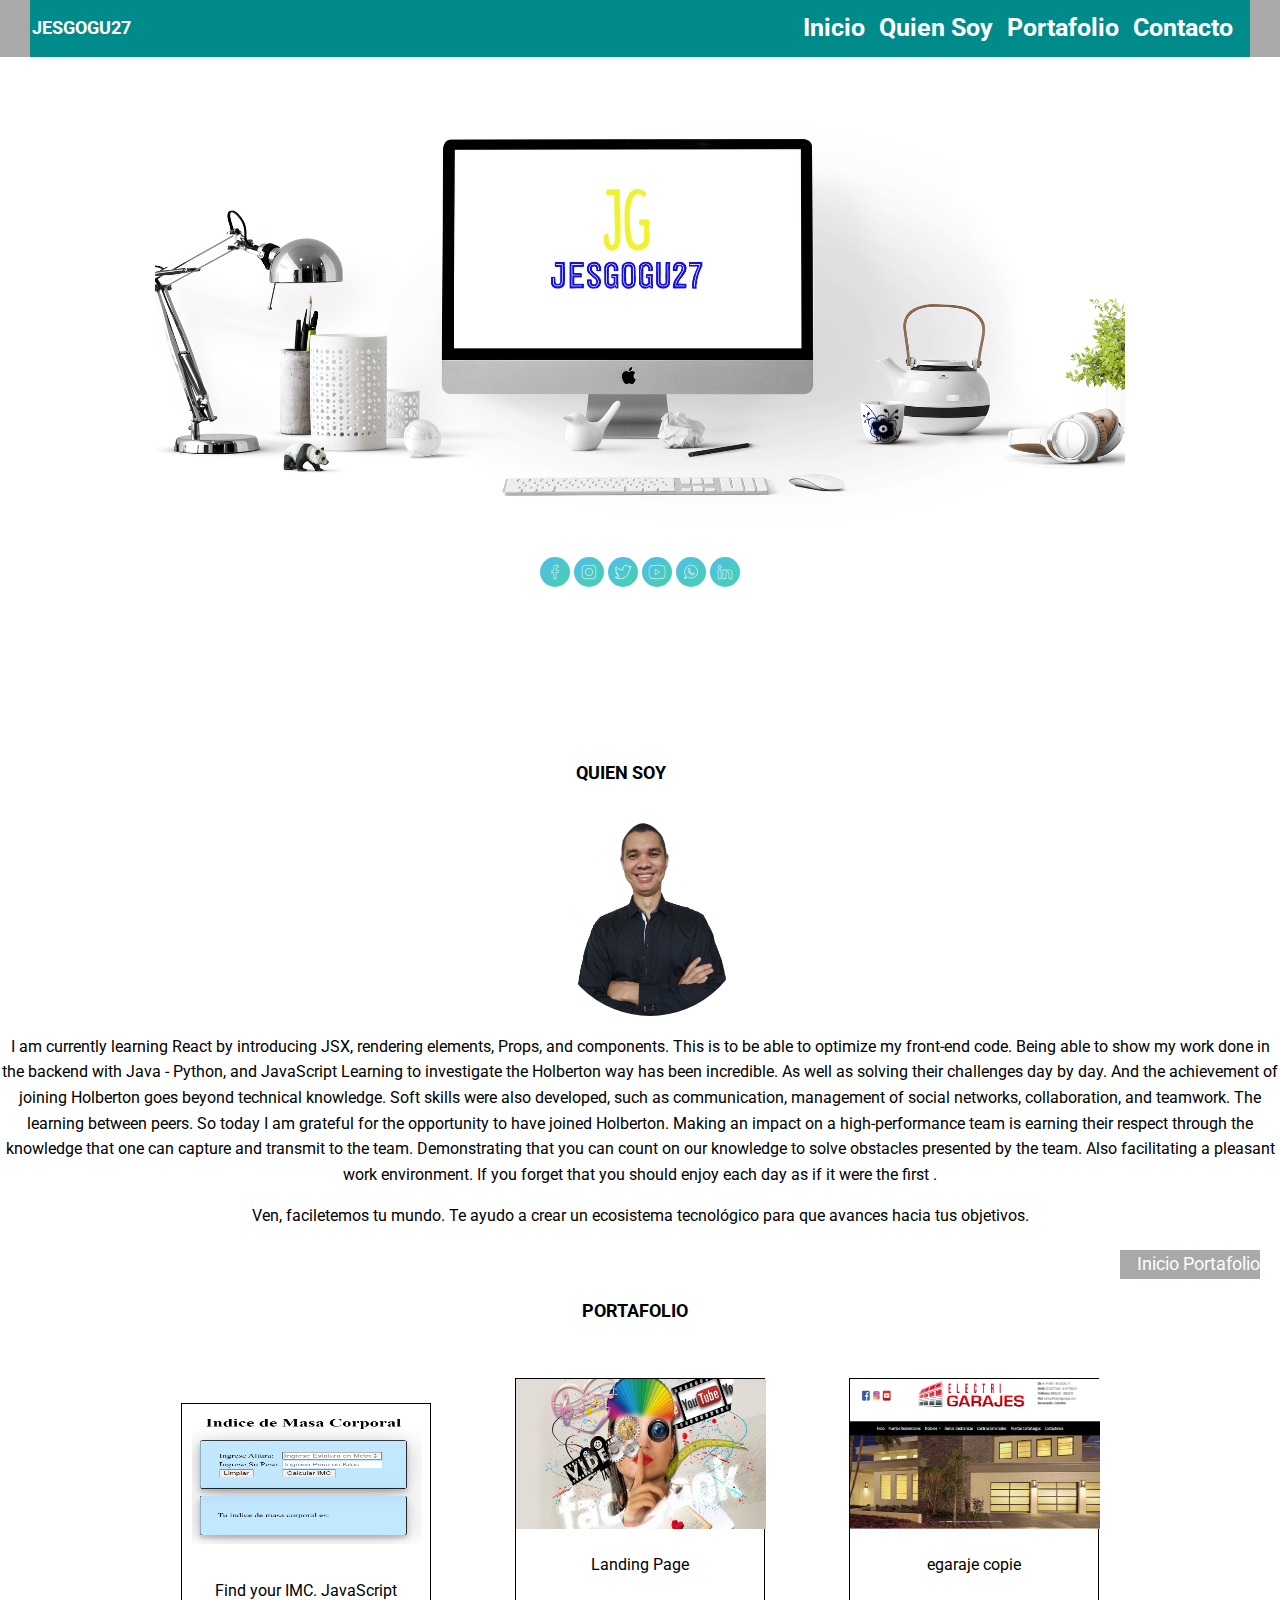
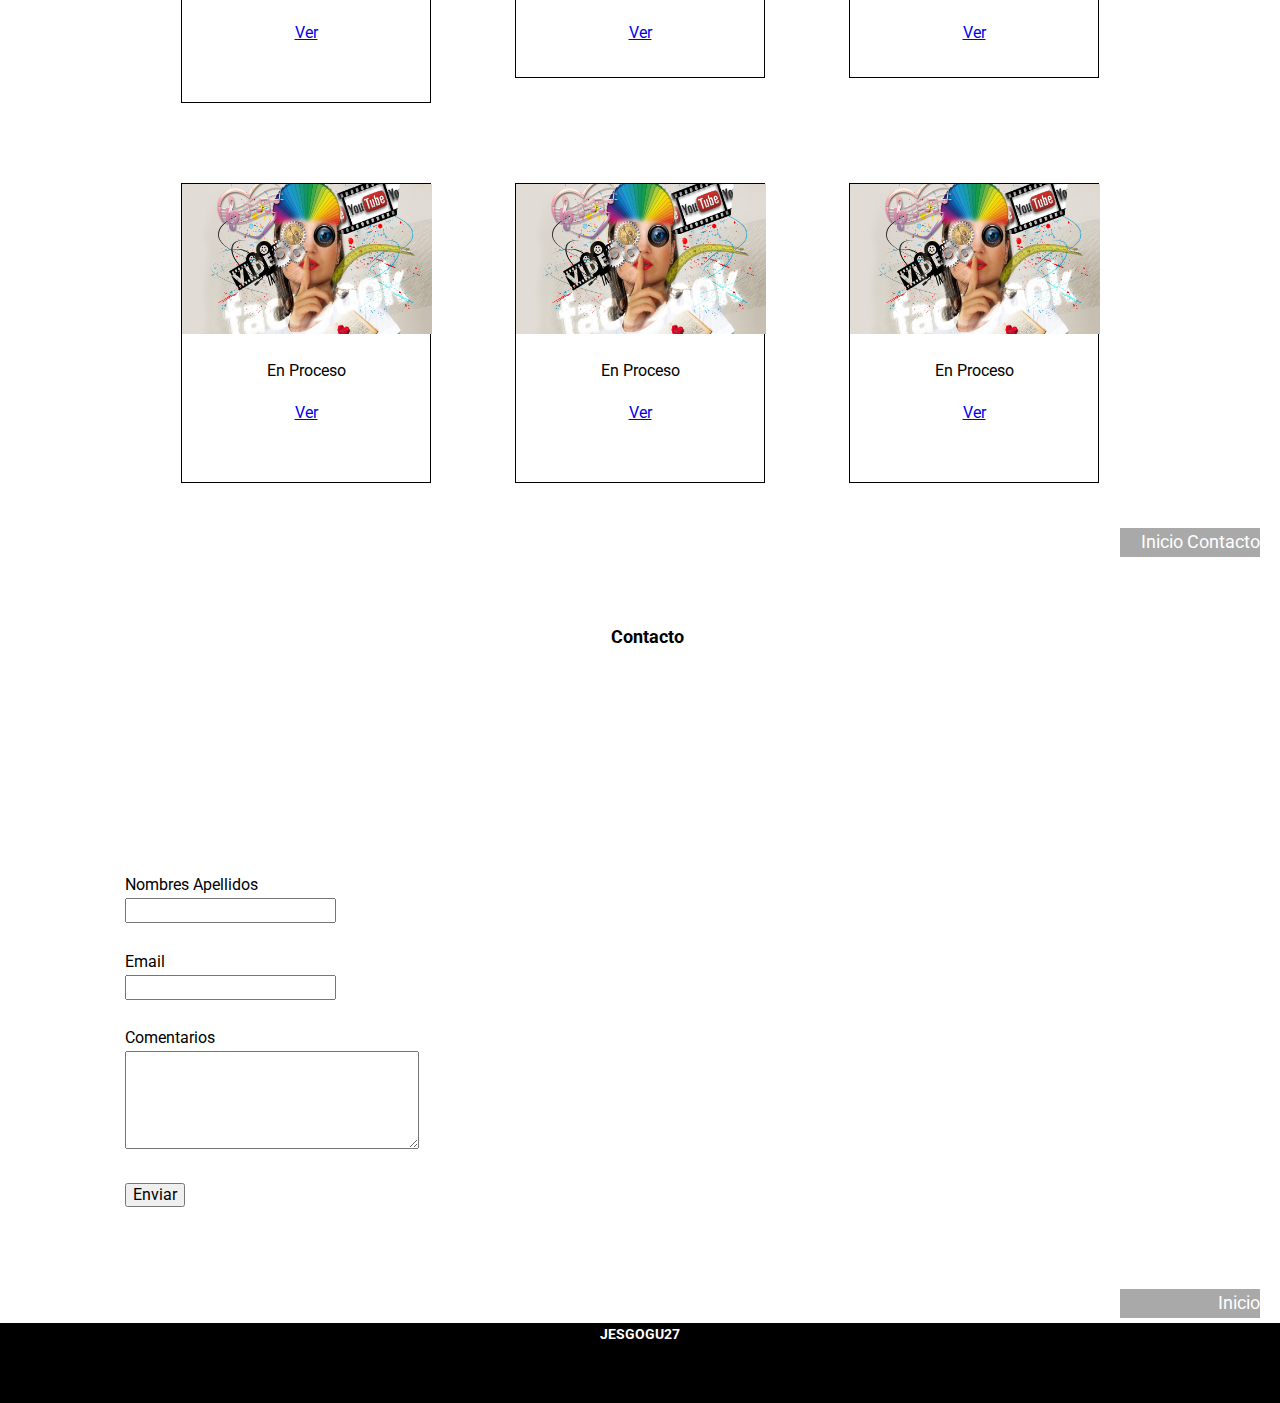
==== commit d8cbee4d: "add" ====
--- a/index.html
+++ b/index.html
@@ -88,11 +88,12 @@
 
             <div class="photo"></div>
 
-            <p>Ingeniero de sistemas, buscando retomar el camino al Tao de la programación. <br>
-
-               Me gusta conducir, me relaja. Me gusta jugar fútbol. Amo el vallenato y su historia. 
-
-               Un buen asado y una cerveza, por favor.</p>
+            <p>I am currently learning React by introducing JSX, rendering elements, Props, and components. This is to be able to optimize my front-end code. Being able to show my work done in the backend with Java - Python, and JavaScript
+
+                Learning to investigate the Holberton way has been incredible. As well as solving their challenges day by day. And the achievement of joining Holberton goes beyond technical knowledge. Soft skills were also developed, such as communication, management of social networks, collaboration, and teamwork. The learning between peers. So today I am grateful for the opportunity to have joined Holberton.
+                
+                Making an impact on a high-performance team is earning their respect through the knowledge that one can capture and transmit to the team. Demonstrating that you can count on our knowledge to solve obstacles presented by the team. Also facilitating a pleasant work environment. If you forget that you should enjoy each day as if it were the first
+                .</p>
 
             <p>
 
@@ -122,11 +123,11 @@
 
         
 
-            <div id="port1" class="uno"><img src="img/IMC.png" class="img1"> <p class="dsc">Página para hallar tu IMC. Desarrollada en JavaScript</p><a href="http://www.imc.jesgogu27.com/">Ver</a></div>
-
-            <div id="port2" class="dos"><img src="img/interaction-1233873_1920.jpg"><p class="dsc">En Proceso de Construcción<br><br></p><a href="#">Ver</a> </div>
-
-            <div id="port3" class="uno"><img src="img/interaction-1233873_1920.jpg"><p class="dsc">En proceso de Construcción<br><br></p><a href="#">Ver</a> </div>
+            <div id="port1" class="uno"><img src="img/IMC.png" class="img1"> <p class="dsc">Find your IMC. JavaScript</p><a href="/IMC.jesgogu27.com/">Ver</a></div>
+
+            <div id="port2" class="dos"><img src="img/interaction-1233873_1920.jpg"><p class="dsc">Landing Page <br><br></p><a href="/LandingJaguar.jesgogu27.com/index.html">Ver</a> </div>
+
+            <div id="port3" class="uno"><img src="/img/Electrigaraje.png"><p class="dsc">egaraje copie<br><br></p><a href="/egaraje.jesgogu27.com/index2.html">Ver</a> </div>
 
             <div id="port4" class="dos"><img src="img/interaction-1233873_1920.jpg"><p class="dsc">En Proceso</p><a href="#">Ver</a> </div>
 
@@ -218,7 +219,7 @@
 
     <footer class="foot" id>
 
-        <h3>JESGOGU27 se reserva los derechos de autor</h3>
+        <h3>JESGOGU27 </h3>
 
     </footer>
 
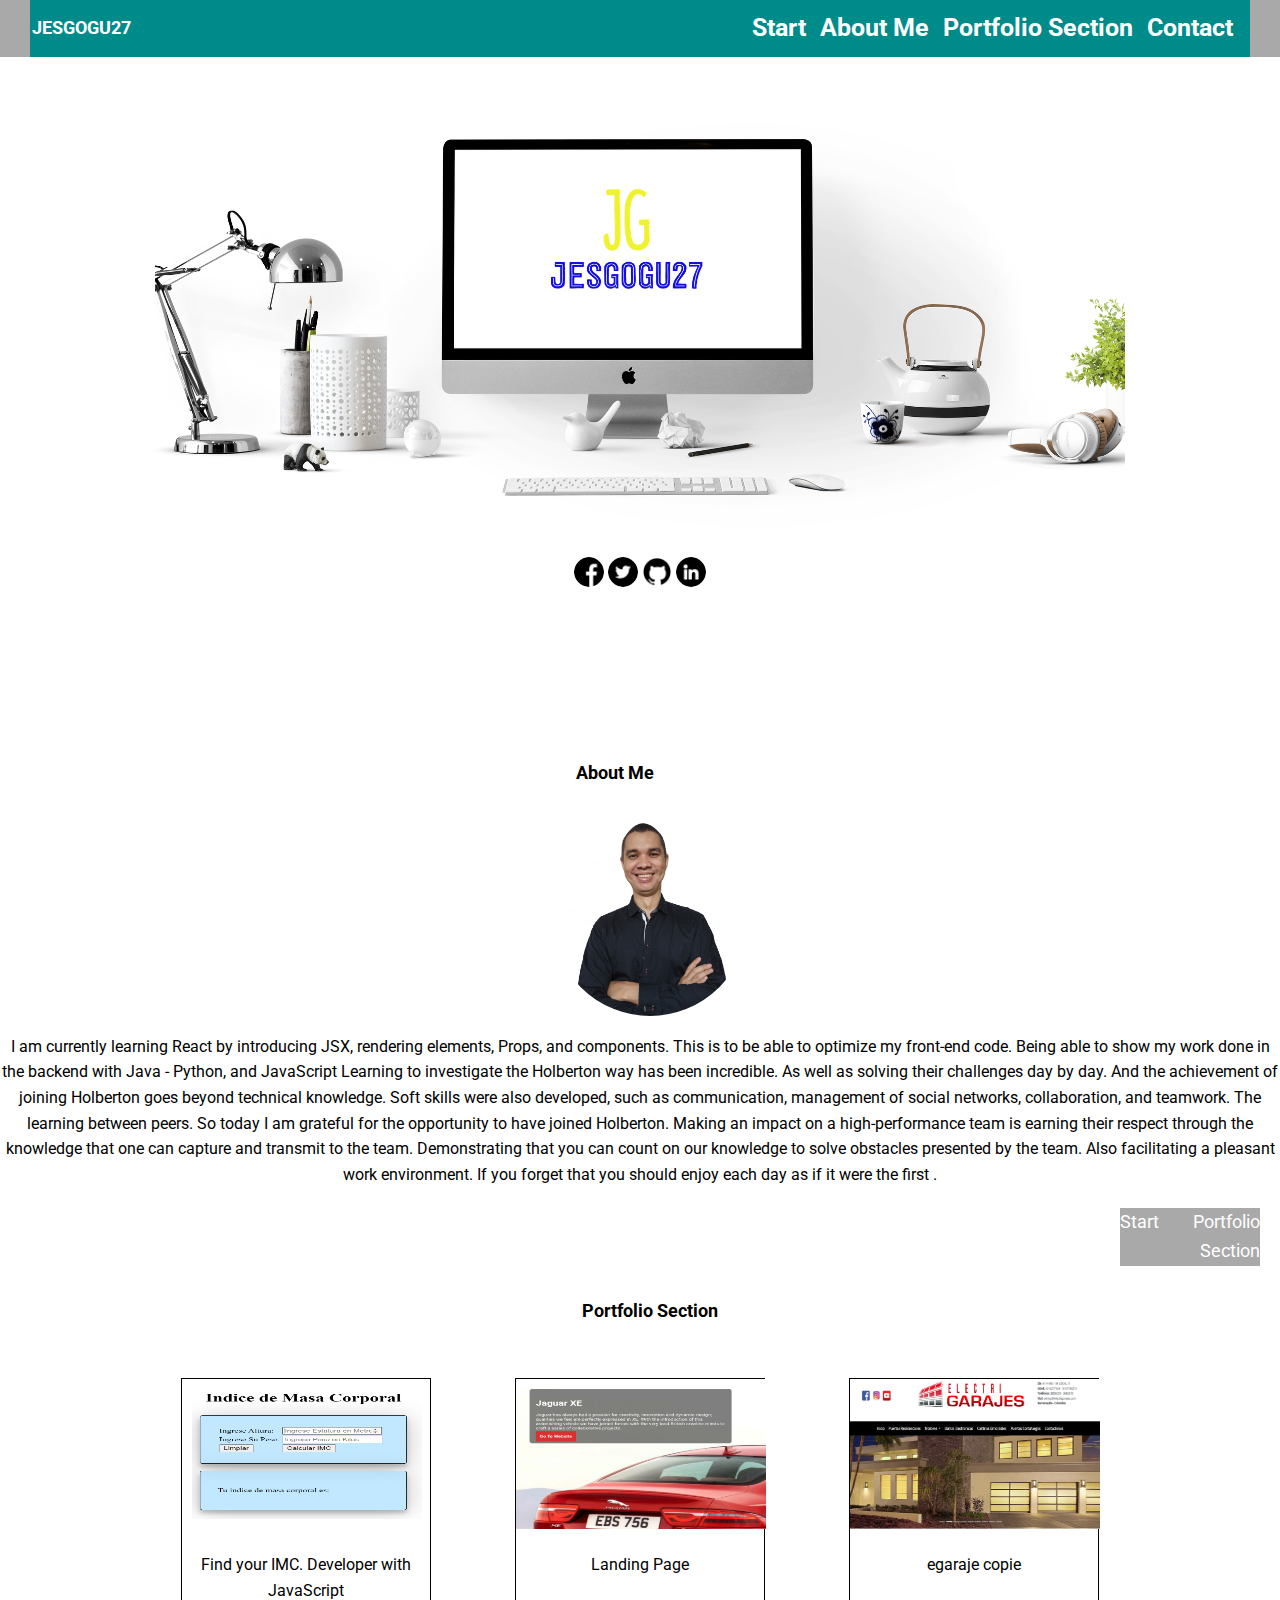
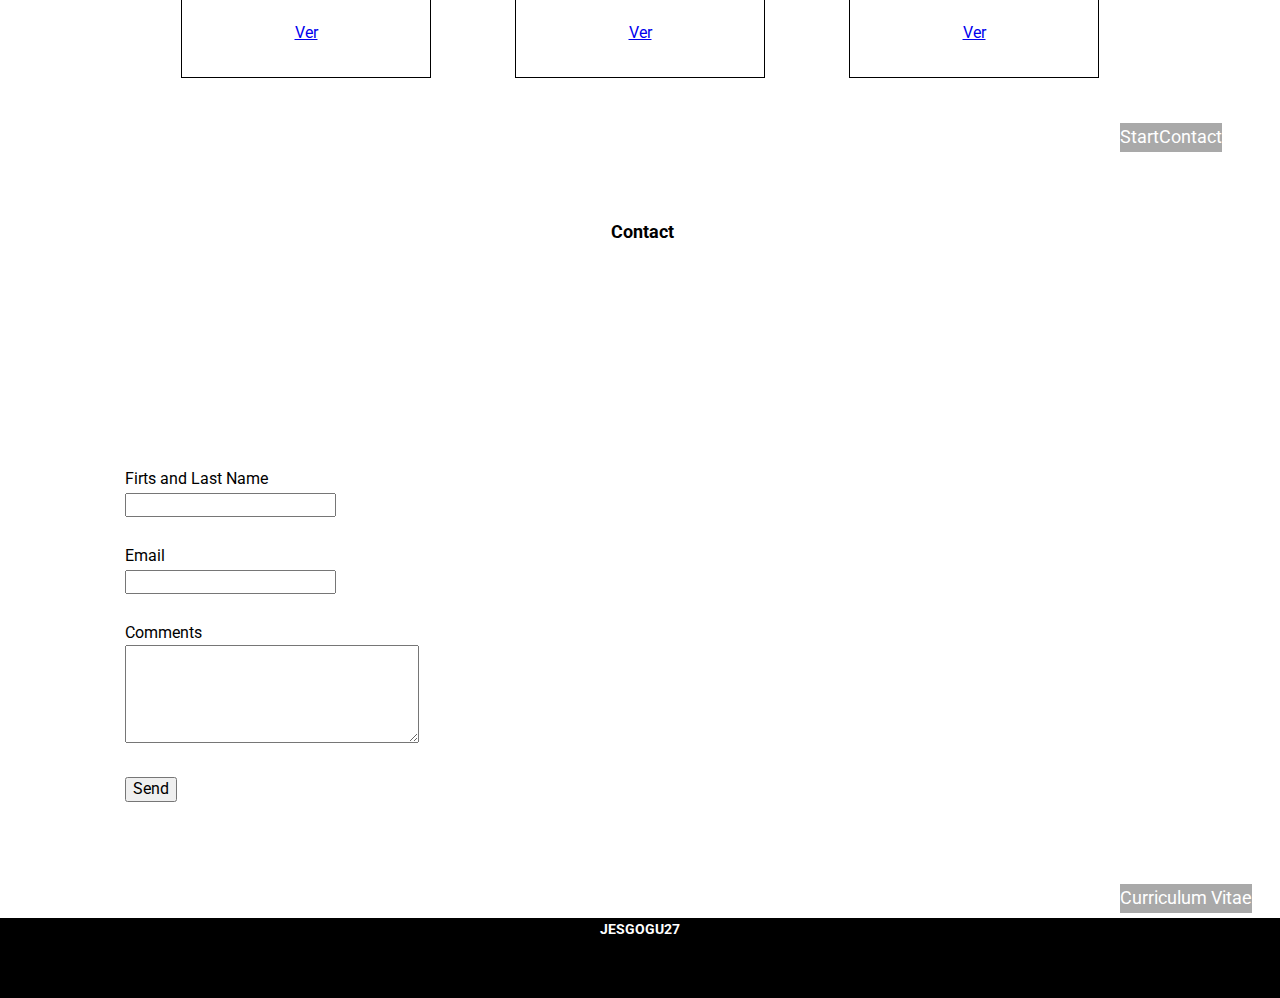
==== commit a537912c: "actualizations" ====
--- a/index.html
+++ b/index.html
@@ -18,6 +18,8 @@
 
     <link rel="stylesheet" href="css/cualquiera.css" type= "text/css">
 
+    <link href="https://cdn.jsdelivr.net/npm/bootstrap@5.1.3/dist/css/bootstrap.min.css" rel="stylesheet" integrity="sha384-1BmE4kWBq78iYhFldvKuhfTAU6auU8tT94WrHftjDbrCEXSU1oBoqyl2QvZ6jIW3" crossorigin="anonymous">
+
     <script src="https://ajax.googleapis.com/ajax/libs/jquery/2.1.1/jquery.min.js"></script>
 
     <script src="js/app.js"></script>
@@ -30,7 +32,7 @@
 
 </head>
 
-<body>
+<body class = "container">
 
     <div id="fcabe">
 
@@ -40,13 +42,13 @@
 
         <nav id="bnav" name="bnav" alt="Menu Principal">
 
-            <a href="#bnav" alt="Inicio de Página">Inicio</a>
-
-            <a href="#ser">Quien Soy</a>
-
-            <a href="#portafolio">Portafolio</a>
-
-            <a href="#Contacto">Contacto</a>
+            <a href="#bnav" alt="Inicio de Página">Start</a>
+
+            <a href="#ser">About Me</a>
+
+            <a href="#portafolio">Portfolio Section</a>
+
+            <a href="#Contacto">Contact</a>
 
             <a href="#"></a>
 
@@ -60,17 +62,13 @@
 
        <div class="contenedor">
 
-            <a href="#"><img src="img/facee.png"></a>
-
-            <a href="#"><img src="img/insta.png"></a>
-
-            <a href="#"><img src="img/twitter.png"></a>
-
-            <a href="#"><img src="img/youtube-.png"></a>
-
-            <a href="#"><img src="img/whatsapp.png"></a>
-
-            <a href="#"><img src="img/linkedin.png"></a>
+            <a href="https://www.facebook.com/Jesgogu27/"><img src="img/facebook.png"></a>
+
+            <a href="https://twitter.com/jesgogu27"><img src="img/gorjeo.png"></a>
+
+            <a href="https://github.com/jesgogu27"><img src="img/github.png"></a>
+
+            <a href="https://www.linkedin.com/in/jesusgonzalezguardo"><img src="img/linkedin.png"></a>
 
        </div>
 
@@ -80,7 +78,7 @@
 
     <section id="ser" name="ser">
 
-        <h1 id="hpor">QUIEN SOY</h1>
+        <h1 id="hpor"> About Me</h1>
 
         <div class="soy">
 
@@ -93,19 +91,16 @@
                 Learning to investigate the Holberton way has been incredible. As well as solving their challenges day by day. And the achievement of joining Holberton goes beyond technical knowledge. Soft skills were also developed, such as communication, management of social networks, collaboration, and teamwork. The learning between peers. So today I am grateful for the opportunity to have joined Holberton.
                 
                 Making an impact on a high-performance team is earning their respect through the knowledge that one can capture and transmit to the team. Demonstrating that you can count on our knowledge to solve obstacles presented by the team. Also facilitating a pleasant work environment. If you forget that you should enjoy each day as if it were the first
-                .</p>
-
-            <p>
-
-                Ven, faciletemos tu mundo. Te ayudo a crear un ecosistema tecnológico para que avances hacia tus objetivos.
-
-            </p>
+            .</p>
+
+            
 
             <div class="submenu" id="meniu">
 
-            <a href="#bnav">Inicio</a>
-
-            <a href="#portafolio">Portafolio</a>
+            <a href="#bnav" class="line btn btn-primary">Start</a>
+            
+
+            <a href="#portafolio" class="line btn btn-primary">Portfolio Section</a>
 
             </div>
 
@@ -119,22 +114,17 @@
 
 
 
-            <h1 id="hpor">PORTAFOLIO</h1>
+            <h1 id="hpor">Portfolio Section</h1>
 
         
 
-            <div id="port1" class="uno"><img src="img/IMC.png" class="img1"> <p class="dsc">Find your IMC. JavaScript</p><a href="/IMC.jesgogu27.com/">Ver</a></div>
-
-            <div id="port2" class="dos"><img src="img/interaction-1233873_1920.jpg"><p class="dsc">Landing Page <br><br></p><a href="/LandingJaguar.jesgogu27.com/index.html">Ver</a> </div>
+            <div id="port1" class="uno"><img src="img/IMC.png" class="img1"> <p class="dsc">Find your IMC. Developer with JavaScript</p><a href="/IMC.jesgogu27.com/">Ver</a></div>
+
+            <div id="port2" class="dos"><img src="img/landing page.png"><p class="dsc">Landing Page <br><br></p><a href="/LandingJaguar.jesgogu27.com/index.html">Ver</a> </div>
 
             <div id="port3" class="uno"><img src="/img/Electrigaraje.png"><p class="dsc">egaraje copie<br><br></p><a href="/egaraje.jesgogu27.com/index2.html">Ver</a> </div>
 
-            <div id="port4" class="dos"><img src="img/interaction-1233873_1920.jpg"><p class="dsc">En Proceso</p><a href="#">Ver</a> </div>
-
-            <div id="port5" class="uno"><img src="img/interaction-1233873_1920.jpg"><p class="dsc">En Proceso</p><a href="#">Ver</a> </div>
-
-            <div id="port6" class="dos"><img src="img/interaction-1233873_1920.jpg"><p class="dsc">En Proceso</p><a href="#">Ver</a> </div>
-
+            
 
 
     </section>
@@ -143,9 +133,9 @@
 
     <div class="submenu" id="meniu">
 
-        <a href="#bnav">Inicio</a>
-
-        <a href="#Contacto">Contacto</a>
+        <a href="#bnav" class="line btn btn-primary">Start</a>
+
+        <a href="#Contacto" class="line btn btn-primary">Contact</a>
 
     </div>
 
@@ -153,7 +143,7 @@
 
     <section id="Contacto" class="contac" name="Contacto" alt="Contacto">
 
-        <h1 id="hpor">Contacto</h1>
+        <h1 id="hpor">Contact</h1>
 
     
 
@@ -167,7 +157,7 @@
 
                 <form>
 
-                    <labe> Nombres  Apellidos</labe>
+                    <label> Firts and Last Name  </label>
 
                     <br>
 
@@ -183,7 +173,7 @@
 
                     <br><br>
 
-                    <label>Comentarios</label>
+                    <label>Comments</label>
 
                     <br>
 
@@ -191,7 +181,7 @@
 
                     <br> <br>
 
-                    <button type="submit" value="Enviar">Enviar</button>
+                    <button type="submit" value="Enviar">Send</button>
 
                     <br><br><br><br>
 
@@ -205,7 +195,7 @@
 
         <div class="submenu" id="meniu">
 
-            <a href="#bnav">Inicio</a>
+            <a href="https://drive.google.com/file/d/1LZS6D2UVauUh44dthGHO2DpT0eIcziZF/view?usp=sharing" class="line btn btn-primary">Curriculum Vitae</a>
 
         </div>
 
@@ -221,9 +211,11 @@
 
         <h3>JESGOGU27 </h3>
 
+
     </footer>
 
 
+    <script src="https://cdn.jsdelivr.net/npm/bootstrap@5.1.3/dist/js/bootstrap.bundle.min.js" integrity="sha384-ka7Sk0Gln4gmtz2MlQnikT1wXgYsOg+OMhuP+IlRH9sENBO0LRn5q+8nbTov4+1p" crossorigin="anonymous"></script>
 
 </body>
 
--- a/css/cualquiera.css
+++ b/css/cualquiera.css
@@ -84,6 +84,8 @@
 
     width: 100% 100%;
 
+    align-content: center;
+
 }
 
 
@@ -95,14 +97,6 @@
 }
 
 
-
-.contenedor{
-
-   align-content: center;
-
-
-
-}
 
 a img  {
 
@@ -269,6 +263,8 @@
 
 .submenu{
 
+    display:  inline-flex;
+
     text-align: right;
 
     font-size: 18px;
@@ -277,15 +273,10 @@
 
     margin-right: 20px;
 
-    
-
     width: 140px;
 
-    float: bottom;
-
     float: right;
 
-    background-color: darkgray;
 
 }
 
@@ -1436,7 +1427,6 @@
 
 
 
-
 .photo{
 
     background: url("../img/yo.jpg");
